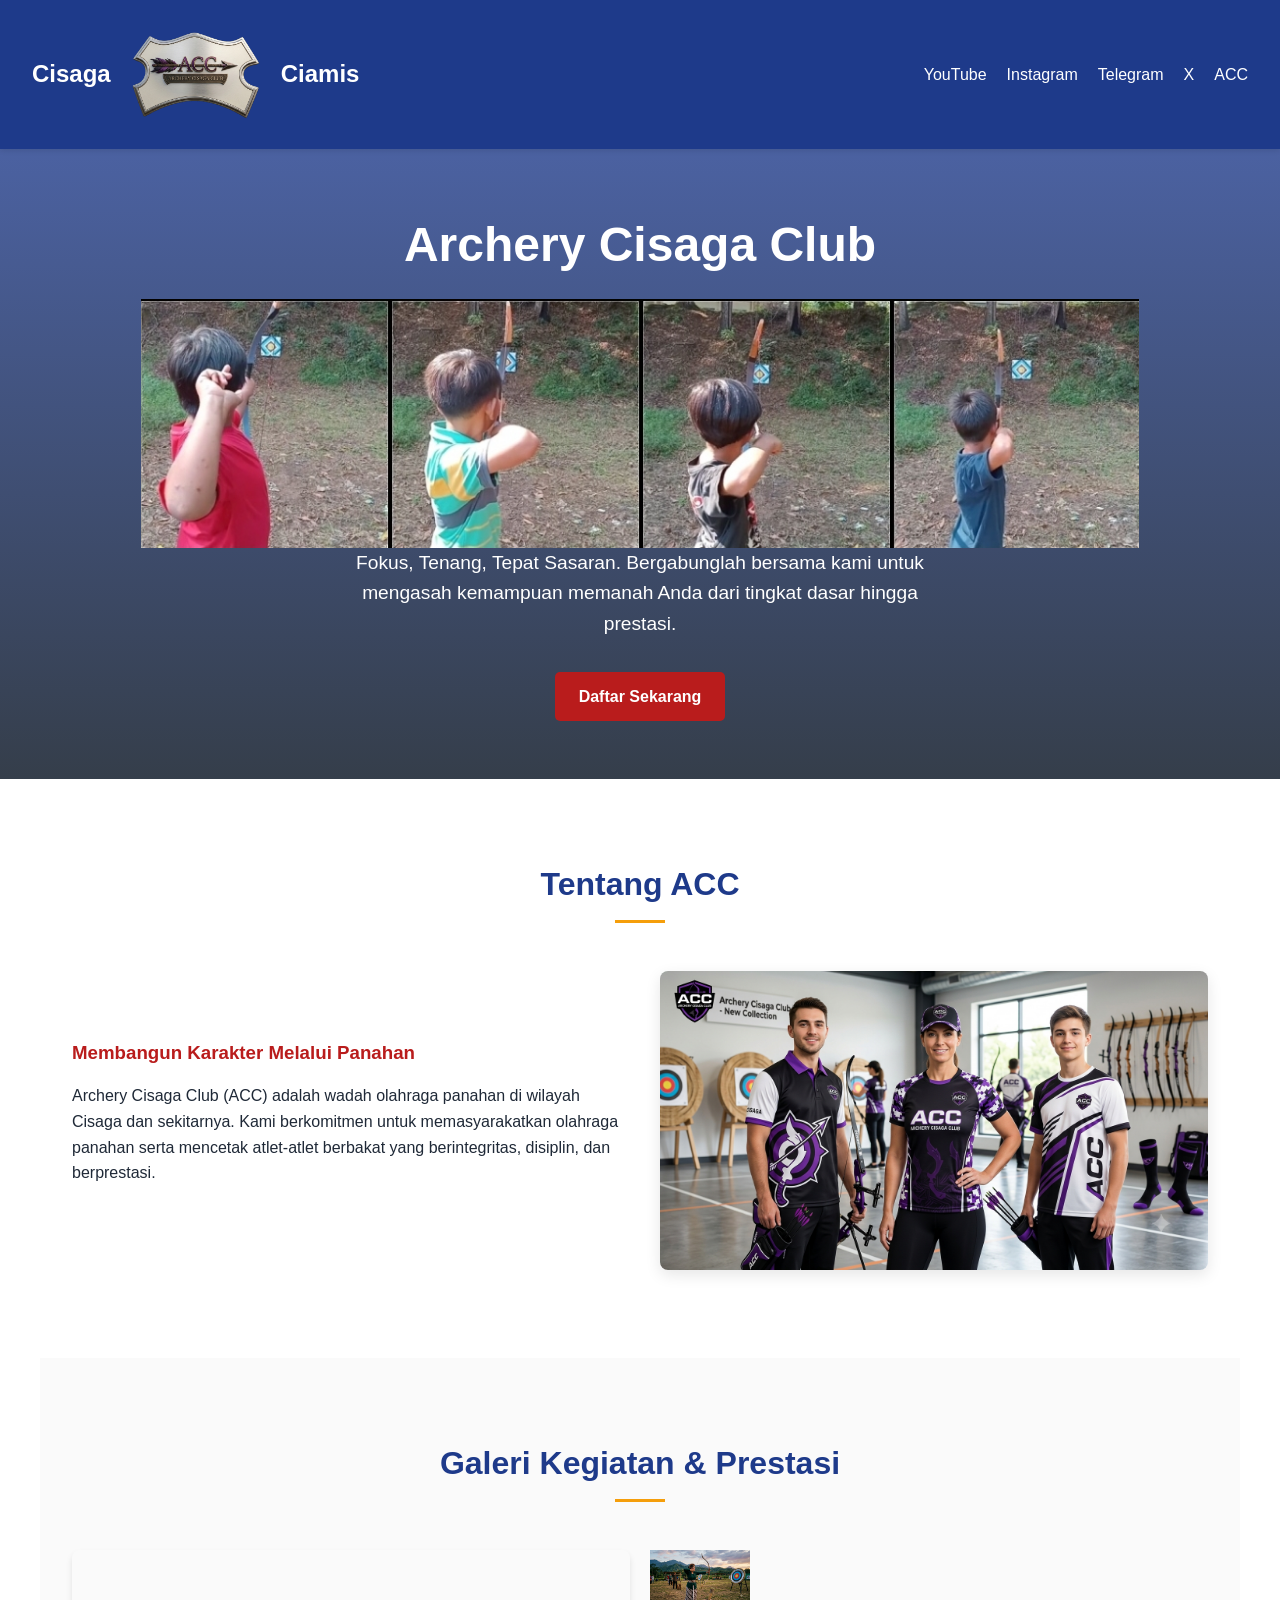
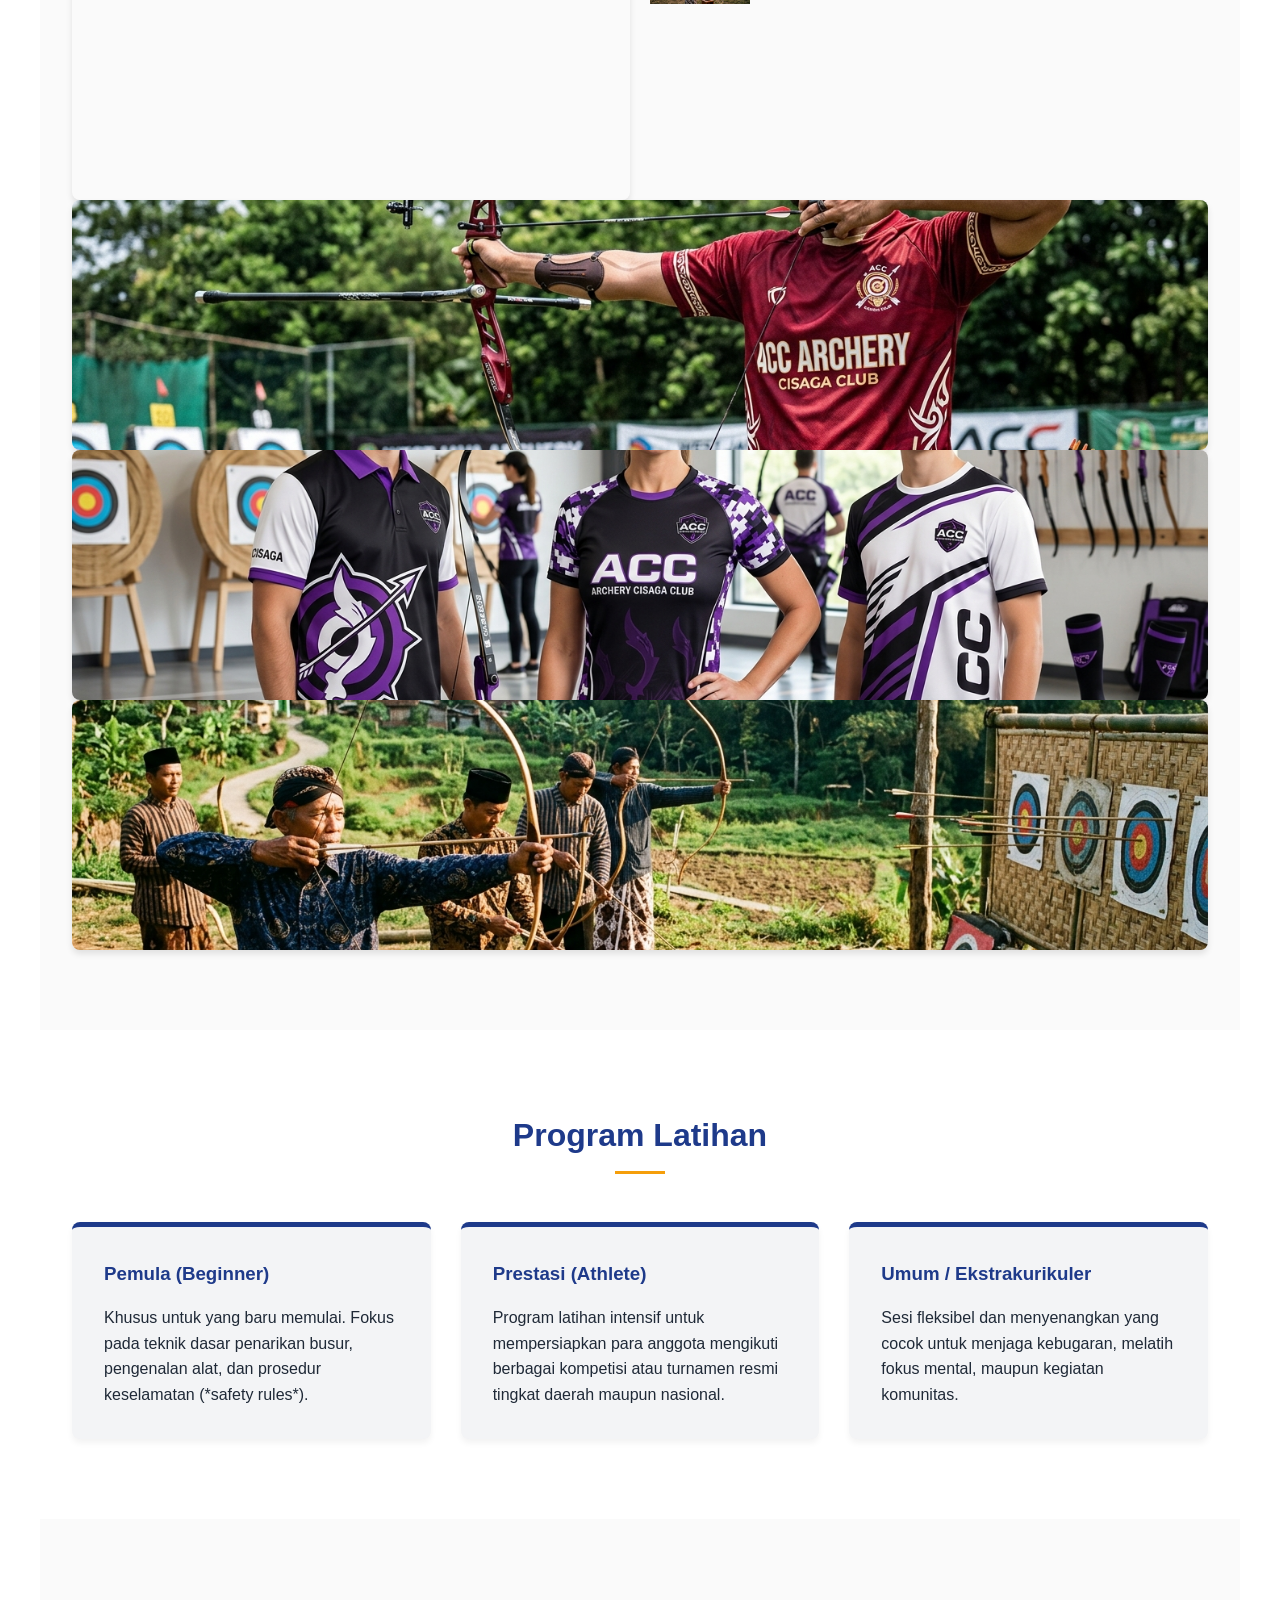
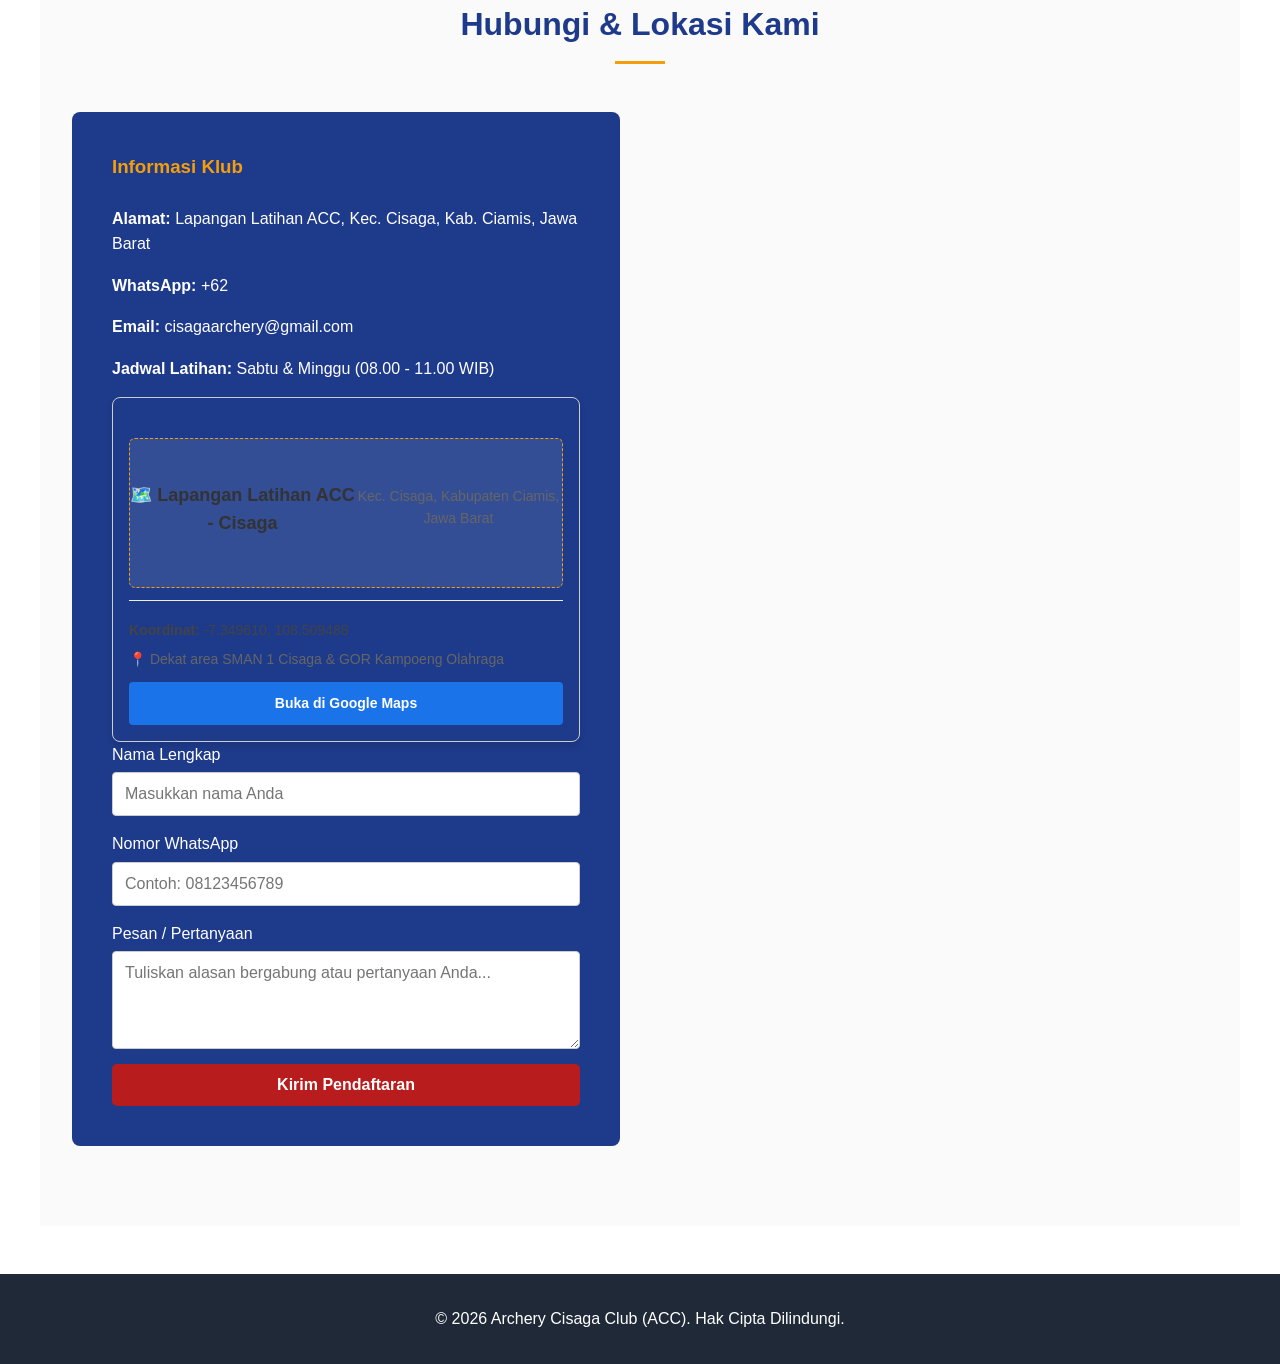
==== index.html @ 583e016e "Update Google Maps link in index.html" ====
<!DOCTYPE html>
<html lang="id">
<head>
<meta charset="UTF-8">
<meta name="viewport" content="width=device-width, initial-scale=1.0">
<title>Archery Cisaga Club (ACC)</title>
<!-- Menghubungkan ke file CSS eksternal -->
<link rel="stylesheet" href="style.css">
</head>
<body>
<!-- Navigasi -->
<header>
<div class="logo">
<span>Cisaga</span>    
<img src="Acc0001.jpg" alt="Logo ACC Cisaga" width="150">
<span>Ciamis</span>
</div>
<nav>
    <!-- Menu Media Sosial Resmi Archery Cisaga Club -->
        <ul class="social-links">
            <li><a href="https://youtube.com/@archerycisaga" target="_blank" rel="noopener noreferrer">YouTube</a></li>
            <li><a href="https://www.instagram.com/archerycisaga" target="_blank" rel="noopener noreferrer">Instagram</a></li>
            <li><a href="https://t.me/archerycisaga" target="_blank" rel="noopener noreferrer">Telegram</a></li>
            <li><a href="https://x.com/ArcheryCisaga" target="_blank" rel="noopener noreferrer">X</a></li>
            <li><a href=" target="_blank" rel="noopener noreferrer">ACC</a></li>
        </ul>
    </nav>
</header>

<!-- Halaman Utama (Hero) -->
<div id="home" class="hero fade-in">
<h1>Archery Cisaga Club</h1>
<img src="Acc00002.jpg" alt="Logo ACC Cisaga" width="80%">
<p>
Fokus, Tenang, Tepat Sasaran. Bergabunglah bersama kami untuk mengasah kemampuan memanah Anda dari tingkat dasar hingga prestasi.
</p>
<a href="#contact" class="btn pulse">Daftar Sekarang</a>
</div>

<!-- Tentang Kami -->
<section id="about" class="scroll-anim">
<h2 class="section-title">Tentang ACC</h2>
<div class="about-content">
<div class="about-text">
<h3>Membangun Karakter Melalui Panahan</h3>
<p>
Archery Cisaga Club (ACC) adalah wadah olahraga panahan di wilayah Cisaga dan sekitarnya. Kami berkomitmen untuk memasyarakatkan olahraga panahan serta mencetak atlet-atlet berbakat yang berintegritas, disiplin, dan berprestasi.
</p>
<br>
<p>
</p>
</div>
<div class="about-image">
<img src="Test2.jpg" width="100" alt="Latihan Panahan ACC">
</div>    
</div>
</section>

<!-- Galeri Foto Prestasi & Kegiatan -->
<section id="gallery" class="bg-alt scroll-anim">
<h2 class="section-title">Galeri Kegiatan & Prestasi</h2>
<div class="gallery-grid">    
<div class="gallery-item">
</div>
<img src="Test3.jpg" width="100" alt="Pemberian Medali">
</div> 
<div class="gallery-item">
<img src="Test5.jpg" width="100%" alt="Pemberian Medali">
<div class="gallery-overlay">
<p>Latihan Rutin Mingguan</p>
</div>
</div>
<div class="gallery-item">
<img src="Test2.jpg" width="100" alt="Pemberian Medali">" alt="Turnamen Panahan">
<div class="gallery-overlay">
<p>Kejuaraan Daerah Ciamis</p>
</div>
<img src="Test1.jpg" width="100" alt="Pemberian Medali">
</div>
<div class="gallery-item">
<img src="Test4.jpg" width="100%" alt="Pemberian Medali">
<div class="gallery-overlay">
<p>Podium Juara ACC</p>
</div>
</div>
</div>
</section>

<!-- Program Latihan -->
<section id="programs" class="scroll-anim">
<h2 class="section-title">Program Latihan</h2>
<div class="programs-grid">
<div class="program-card">
<h3>Pemula (Beginner)</h3>
<p>Khusus untuk yang baru memulai. Fokus pada teknik dasar penarikan busur, pengenalan alat, dan prosedur keselamatan (*safety rules*).</p>
</div>
<div class="program-card">
<h3>Prestasi (Athlete)</h3>
<p>Program latihan intensif untuk mempersiapkan para anggota mengikuti berbagai kompetisi atau turnamen resmi tingkat daerah maupun nasional.</p>
</div>
<div class="program-card">
<h3>Umum / Ekstrakurikuler</h3>
<p>Sesi fleksibel dan menyenangkan yang cocok untuk menjaga kebugaran, melatih fokus mental, maupun kegiatan komunitas.</p>
</div>
</div>
</section>

<!-- Kontak & Lokasi -->
<section id="contact" class="bg-alt scroll-anim">
<h2 class="section-title">Hubungi & Lokasi Kami</h2>
<div class="contact-container">
<div class="contact-info">
<h3>Informasi Klub</h3>
<p><strong>Alamat:</strong> Lapangan Latihan ACC, Kec. Cisaga, Kab. Ciamis, Jawa Barat</p>
<p><strong>WhatsApp:</strong> +62</p>
<p><strong>Email:</strong> cisagaarchery@gmail.com</p>
<p><strong>Jadwal Latihan:</strong> Sabtu & Minggu (08.00 - 11.00 WIB)</p>
<!-- Container Peta Utama -->
<div class="map-container" style="font-family: sans-serif; border: 1px solid #ccc; border-radius: 8px; padding: 16px; max-width: 500px; box-shadow: 0 4px 6px rgba(0,0,0,0.1);">
    <div class="map-placeholder" style="text-align: center; margin-bottom: 12px;">
        <p style="font-size: 18px; font-weight: bold; color: #333; margin: 0 0 8px 0;">
            🗺️ Lapangan Latihan ACC - Cisaga
        </p>
        <span style="font-size: 14px; color: #666; display: block; margin-bottom: 12px;">
            Kec. Cisaga, Kabupaten Ciamis, Jawa Barat
        </span>
    </div>
    
    <!-- Informasi Detail & Link Navigasi -->
    <div class="map-details" style="border-top: 1px solid #eee; padding-top: 12px; font-size: 14px; color: #444;">
        <p style="margin: 6px 0;"><strong>Koordinat:</strong> -7.349610, 108.509488</p>
        <p style="margin: 6px 0; color: #666;">📍 Dekat area SMAN 1 Cisaga & GOR Kampoeng Olahraga</p>
        
        <!-- Tombol Aksi Navigasi -->
        <a href="https://www.google.com" 
           target="_blank" 
           style="display: block; text-align: center; background-color: #1a73e8; color: white; text-decoration: none; padding: 10px; margin-top: 12px; border-radius: 4px; font-weight: bold;">
           Buka di Google Maps
        </a>
    </div>
</div>


<form class="contact-form" onsubmit="event.preventDefault(); alert('Terima kasih! Pesan pendaftaran Anda telah diterima. Pengurus ACC akan segera menghubungi Anda.');">
<div class="form-group">
<label for="name">Nama Lengkap</label>
<input type="text" id="name" required placeholder="Masukkan nama Anda">
</div>
<div class="form-group">
<label for="phone">Nomor WhatsApp</label>
<input type="tel" id="phone" required placeholder="Contoh: 08123456789">
</div>
<div class="form-group">
<label for="message">Pesan / Pertanyaan</label>
<textarea id="message" rows="4" required placeholder="Tuliskan alasan bergabung atau pertanyaan Anda..."></textarea>
</div>
<button type="submit" class="btn btn-submit">Kirim Pendaftaran</button>
</form>
</div>
</div>
</section>

<!-- Footer -->
<footer>
<p>&copy; 2026 Archery Cisaga Club (ACC). Hak Cipta Dilindungi.</p>
</footer>

</body>
</html>
---- style.css ----
/* Pengaturan Dasar & Skema Warna ACC */
:root {
--primary: #1e3a8a;
--secondary: #b91c1c;
--dark: #1f2937;
--light: #f3f4f6;
--accent: #f59e0b;
}

* {
margin: 0;
padding: 0;
box-sizing: border-box;
font-family: 'Segoe UI', Tahoma, Geneva, Verdana, sans-serif;
}

body {
color: var(--dark);
background-color: #ffffff;
line-height: 1.6;
scroll-behavior: smooth;
overflow-x: hidden;
}

/* Navigasi / Header */
header {
background-color: var(--primary);
color: white;
padding: 1rem 2rem;
position: sticky;
top: 0;
z-index: 100;
display: flex;
justify-content: space-between;
align-items: center;
box-shadow: 0 2px 5px rgba(0,0,0,0.1);
}

.logo {
font-size: 1.5rem;
font-weight: bold;
display: flex;
align-items: center;
gap: 10px;
}

nav ul {
display: flex;
list-style: none;
gap: 20px;
}

nav a {
color: white;
text-decoration: none;
font-weight: 500;
transition: color 0.3s;
}

nav a:hover {
color: var(--accent);
}

/* Bagian Utama (Hero Section) */
.hero {
background: linear-gradient(rgba(30, 58, 138, 0.8), rgba(31, 41, 55, 0.9)), url('https://unsplash.com') no-repeat center center/cover;
color: white;
height: 70vh;
display: flex;
flex-direction: column;
justify-content: center;
align-items: center;
text-align: center;
padding: 0 1rem;
}

.hero h1 {
font-size: 3rem;
margin-bottom: 1rem;
}

.hero p {
font-size: 1.2rem;
max-width: 600px;
margin-bottom: 2rem;
}

/* Tombol & Efek Animasi */
.btn {
display: inline-block;
background-color: var(--secondary);
color: white;
padding: 0.75rem 1.5rem;
text-decoration: none;
border-radius: 5px;
font-weight: bold;
transition: background 0.3s, transform 0.2s;
}

.btn:hover {
background-color: #991b1b;
transform: scale(1.05);
}

.btn-submit {
border: none;
cursor: pointer;
font-size: 1rem;
}

/* Animasi Muncul Halus */
.fade-in {
animation: fadeIn 1.5s ease-out;
}

@keyframes fadeIn {
from { opacity: 0; transform: translateY(20px); }
to { opacity: 1; transform: translateY(0); }
}

.pulse {
animation: pulseEffect 2s infinite;
}

@keyframes pulseEffect {
0% { box-shadow: 0 0 0 0 rgba(185, 28, 28, 0.7); }
70% { box-shadow: 0 0 0 10px rgba(185, 28, 28, 0); }
100% { box-shadow: 0 0 0 0 rgba(185, 28, 28, 0); }
}

/* Efek Transisi Hover Konten */
.scroll-anim {
transition: all 0.8s ease-out;
}

/* Konten Umum */
section {
padding: 5rem 2rem;
max-width: 1200px;
margin: 0 auto;
}

.bg-alt {
background-color: #fafafa;
}

.section-title {
text-align: center;
font-size: 2rem;
margin-bottom: 3rem;
position: relative;
color: var(--primary);
}

.section-title::after {
content: '';
display: block;
width: 50px;
height: 3px;
background-color: var(--accent);
margin: 10px auto 0;
}

/* Tentang Kami */
.about-content {
display: grid;
grid-template-columns: 1fr 1fr;
gap: 40px;
align-items: center;
}

.about-text h3 {
margin-bottom: 1rem;
color: var(--secondary);
}

.about-image img {
width: 100%;
height: auto;
border-radius: 8px;
box-shadow: 0 5px 15px rgba(0,0,0,0.1);
transition: transform 0.3s;
}

.about-image img:hover {
transform: translateY(-5px);
}

/* Galeri Grid Baru */
.gallery-grid {
display: grid;
grid-template-columns: repeat(auto-fit, minmax(280px, 1fr));
gap: 20px;
}

.gallery-item {
position: relative;
overflow: hidden;
border-radius: 8px;
box-shadow: 0 4px 6px rgba(0,0,0,0.1);
height: 250px;
}

.gallery-item img {
width: 100%;
height: 100%;
object-fit: cover;
transition: transform 0.5s ease;
}

.gallery-overlay {
position: absolute;
bottom: -100%;
left: 0;
width: 100%;
background: rgba(30, 58, 138, 0.9);
color: white;
padding: 1rem;
text-align: center;
transition: bottom 0.4s ease;
}

.gallery-item:hover img {
transform: scale(1.1);
}

.gallery-item:hover .gallery-overlay {
bottom: 0;
}

/* Program Latihan */
.programs-grid {
display: grid;
grid-template-columns: repeat(auto-fit, minmax(280px, 1fr));
gap: 30px;
}

.program-card {
background-color: var(--light);
padding: 2rem;
border-radius: 8px;
border-top: 5px solid var(--primary);
box-shadow: 0 4px 6px rgba(0,0,0,0.05);
transition: transform 0.3s;
}

.program-card:hover {
transform: translateY(-5px);
}

.program-card h3 {
margin-bottom: 1rem;
color: var(--primary);
}

/* Kontak, Formulir & Peta */
.contact-container {
display: grid;
grid-template-columns: 1fr 1fr;
gap: 40px;
}

.contact-info {
background-color: var(--primary);
color: white;
padding: 2.5rem;
border-radius: 8px;
}

.contact-info h3 {
margin-bottom: 1.5rem;
color: var(--accent);
}

.contact-info p {
margin-bottom: 1rem;
}

.map-placeholder {
margin-top: 1.5rem;
background-color: rgba(255, 255, 255, 0.1);
height: 150px;
border-radius: 6px;
border: 1px dashed var(--accent);
display: flex;
align-items: center;
justify-content: center;
}

.contact-form {
display: flex;
flex-direction: column;
gap: 15px;
}

.form-group {
display: flex;
flex-direction: column;
}

.form-group label {
margin-bottom: 5px;
font-weight: 500;
}

.form-group input, .form-group textarea {
padding: 0.75rem;
border: 1px solid #ccc;
border-radius: 4px;
font-size: 1rem;
}

/* Footer */
footer {
background-color: var(--dark);
color: white;
text-align: center;
padding: 2rem;
margin-top: 3rem;
}

/* Optimasi Responsif Ponsel */
@media (max-width: 768px) {
header {
flex-direction: column;
gap: 15px;
}
.about-content, .contact-container {
grid-template-columns: 1fr;
}
.hero h1 {
font-size: 2rem;
}
}
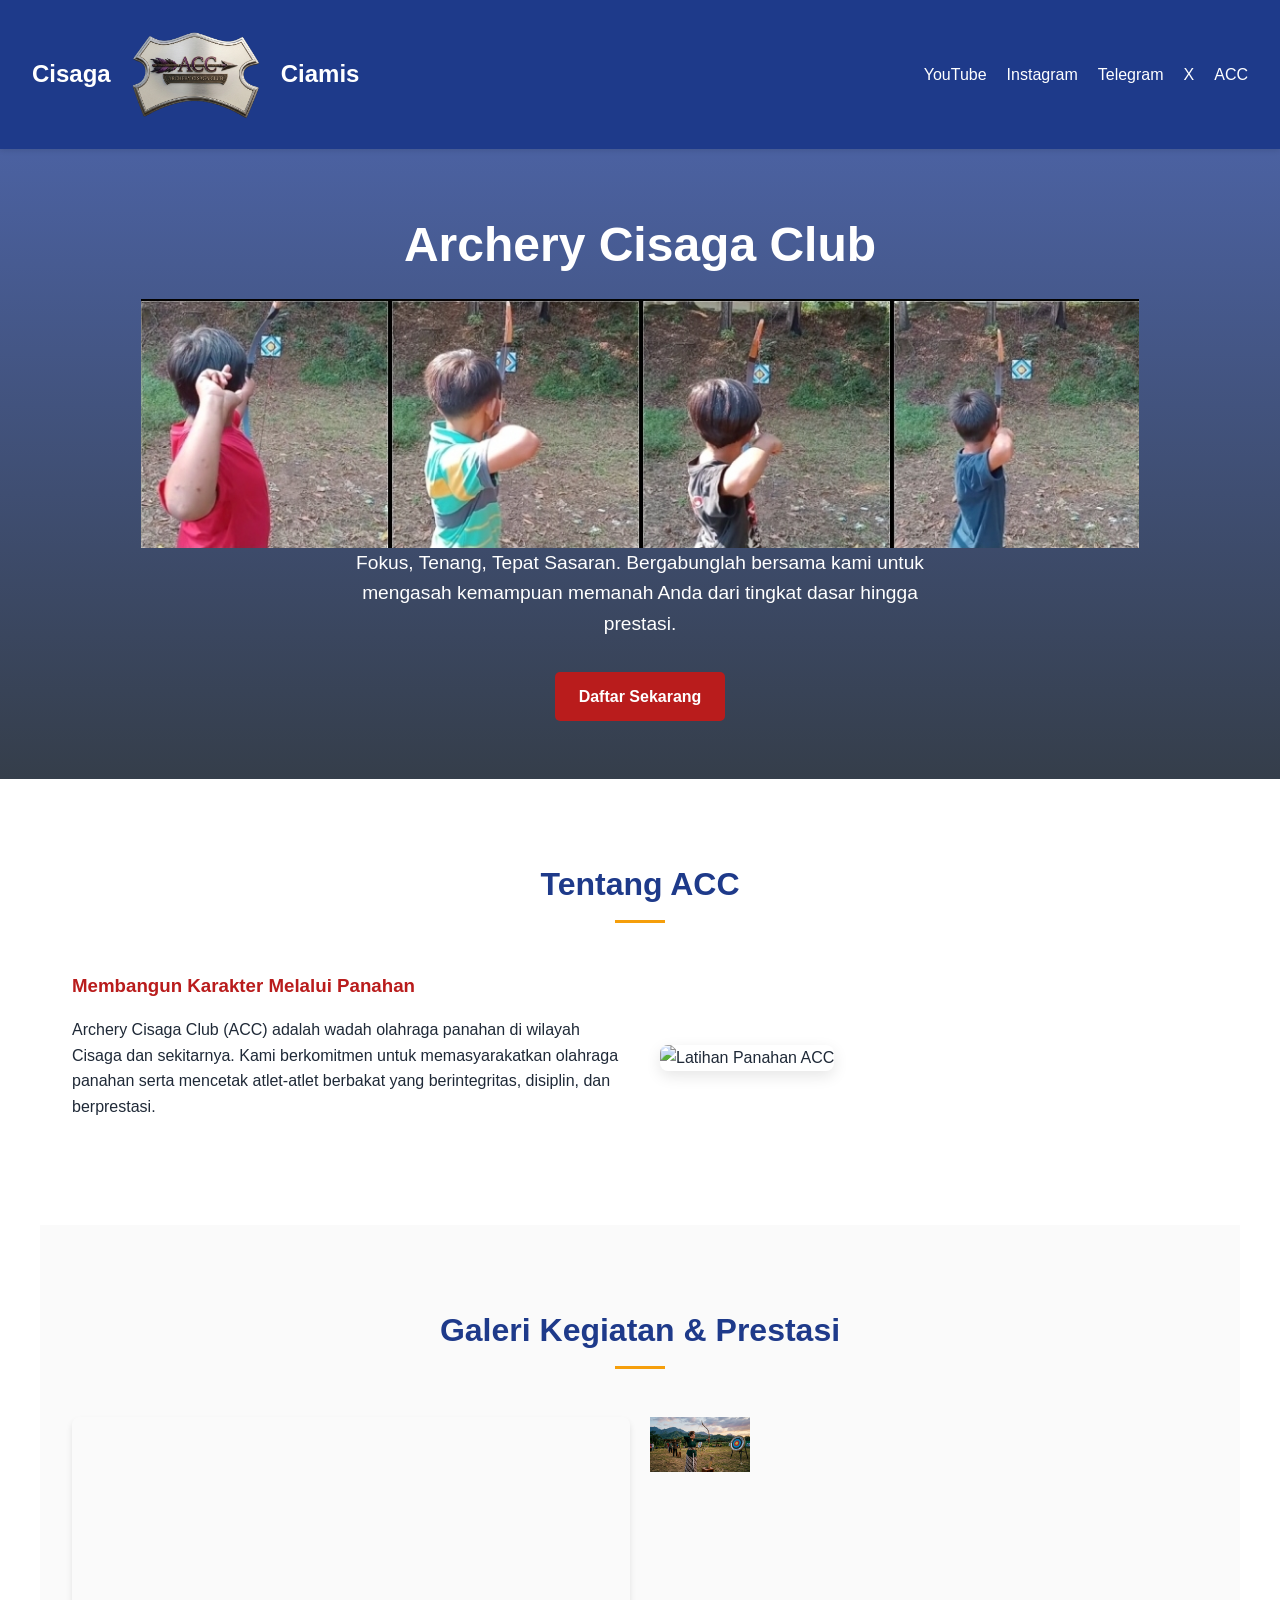
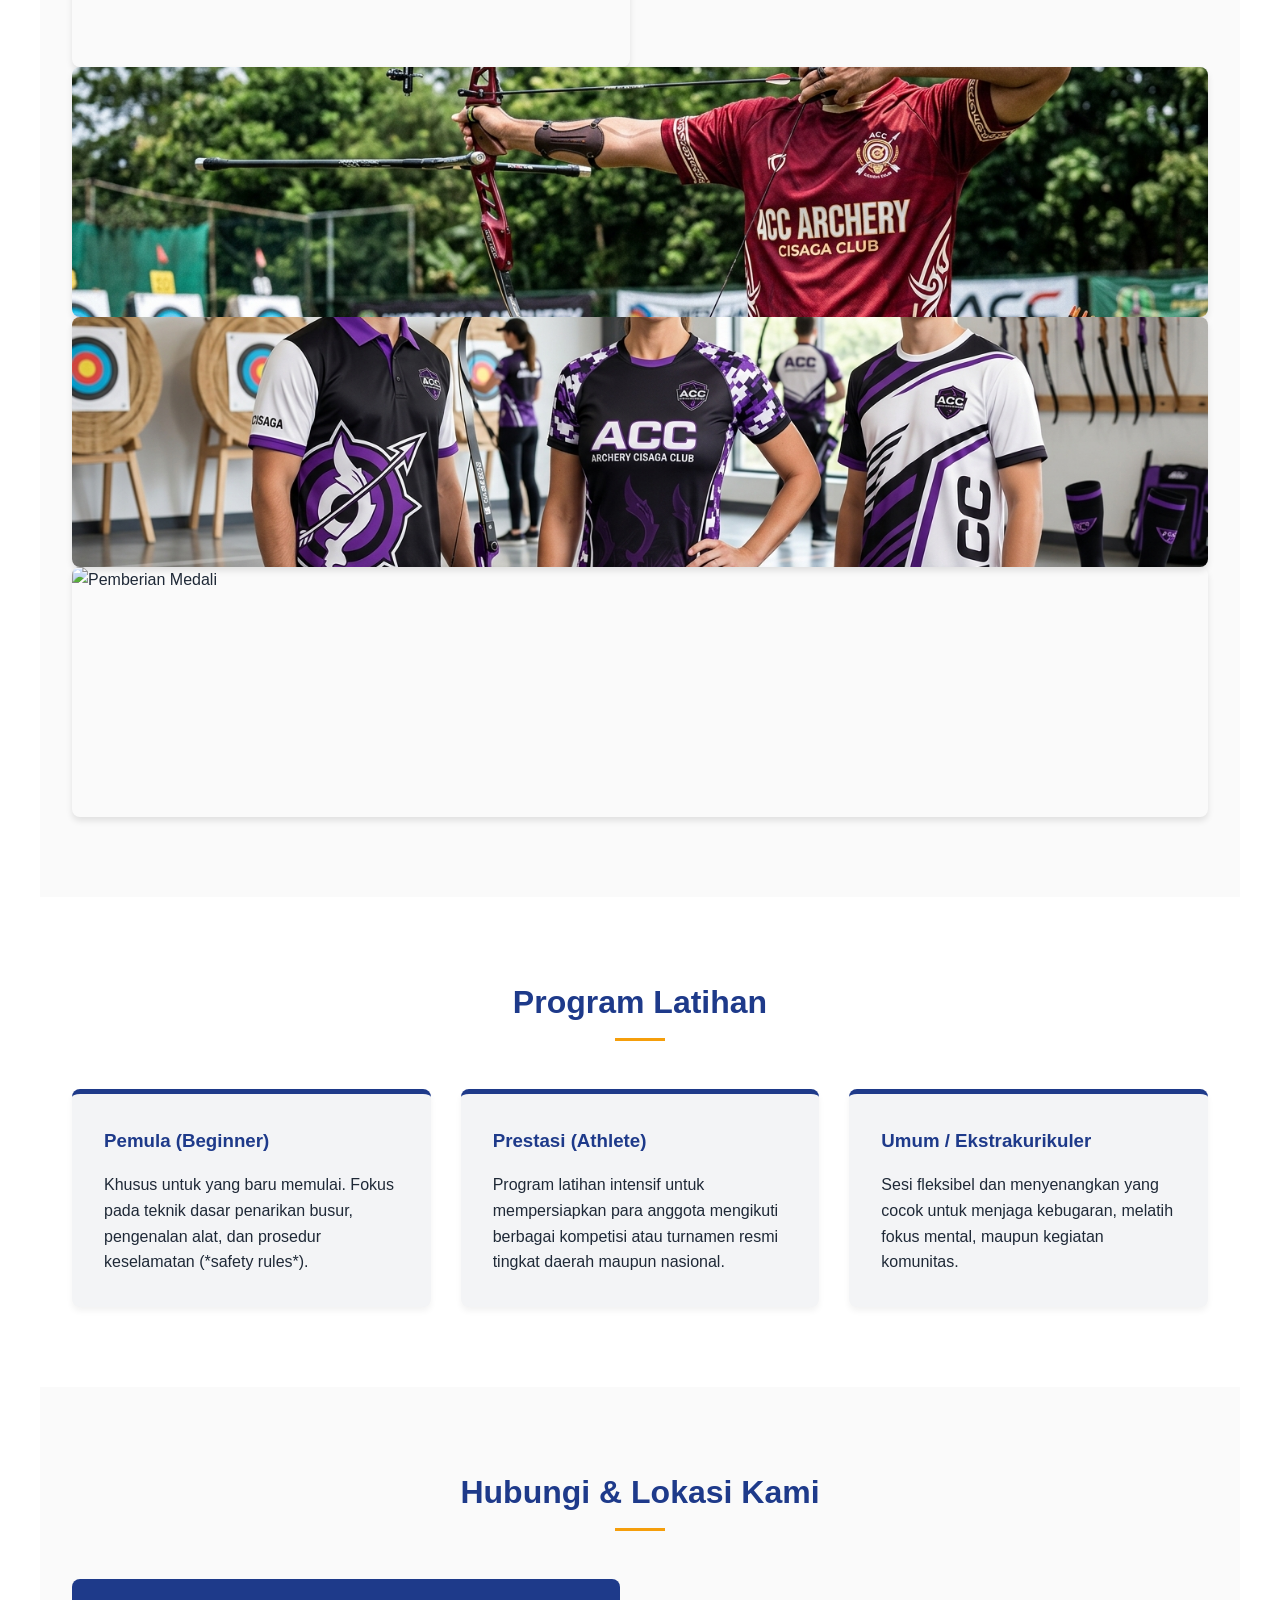
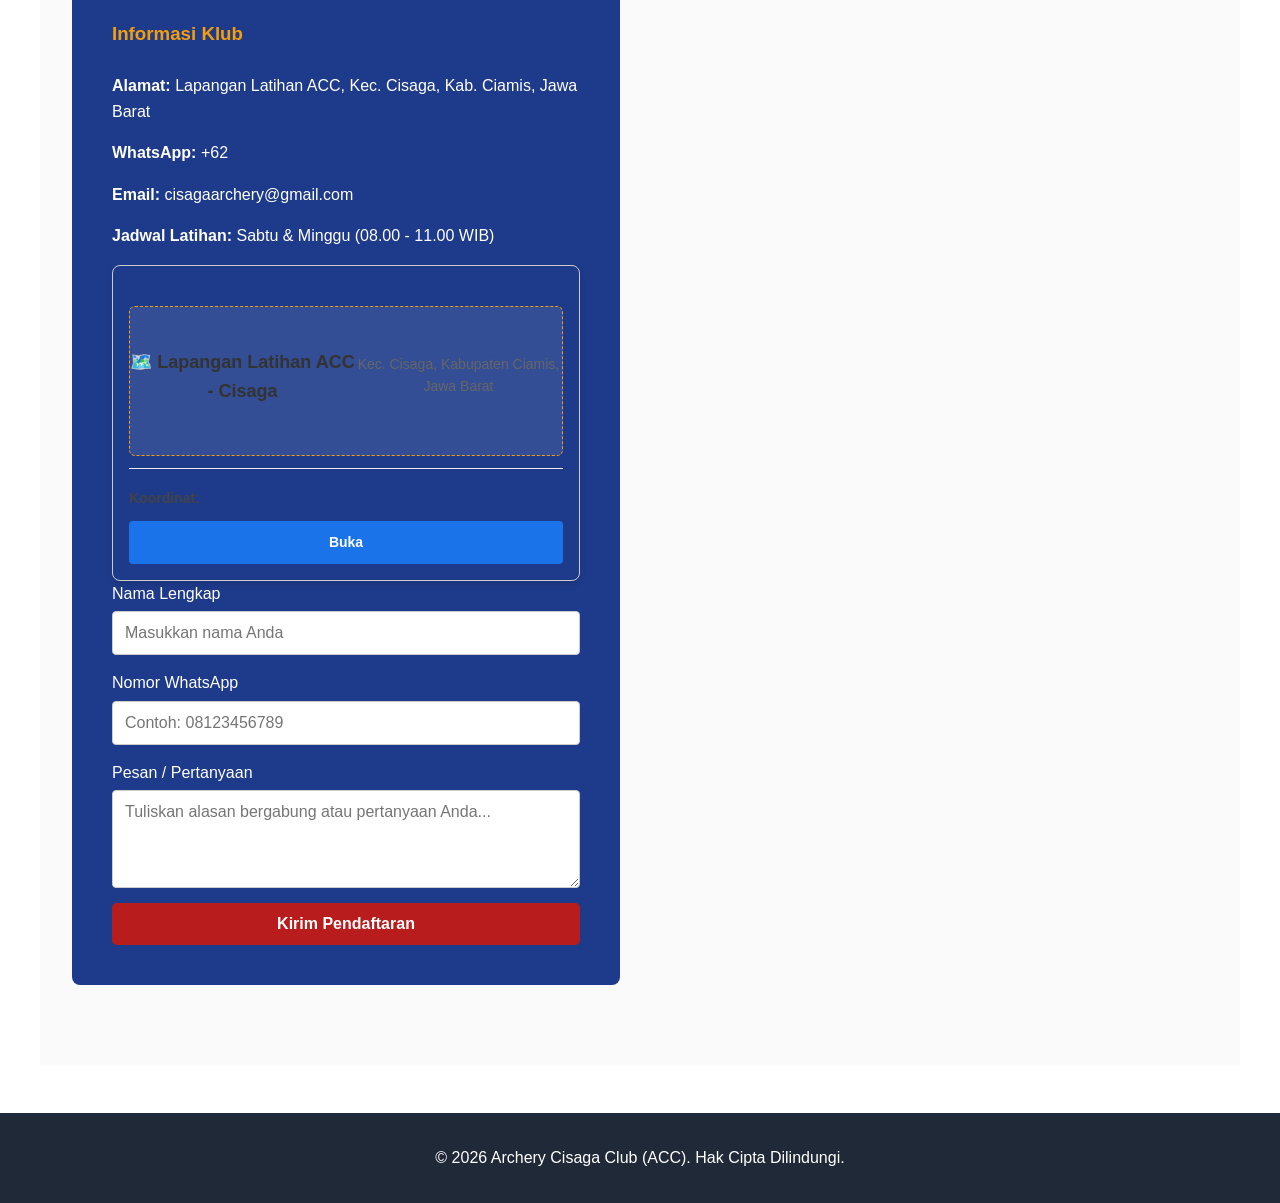
==== commit 8d0b31bd: "Update index.html" ====
--- a/index.html
+++ b/index.html
@@ -22,7 +22,7 @@
             <li><a href="https://www.instagram.com/archerycisaga" target="_blank" rel="noopener noreferrer">Instagram</a></li>
             <li><a href="https://t.me/archerycisaga" target="_blank" rel="noopener noreferrer">Telegram</a></li>
             <li><a href="https://x.com/ArcheryCisaga" target="_blank" rel="noopener noreferrer">X</a></li>
-            <li><a href=" target="_blank" rel="noopener noreferrer">ACC</a></li>
+            <li><a href= " target="_blank" rel="noopener noreferrer">ACC</a></li>
         </ul>
     </nav>
 </header>
@@ -51,7 +51,7 @@
 </p>
 </div>
 <div class="about-image">
-<img src="Test2.jpg" width="100" alt="Latihan Panahan ACC">
+<img src=".jpg" width="100" alt="Latihan Panahan ACC">
 </div>    
 </div>
 </section>
@@ -75,10 +75,10 @@
 <div class="gallery-overlay">
 <p>Kejuaraan Daerah Ciamis</p>
 </div>
-<img src="Test1.jpg" width="100" alt="Pemberian Medali">
+<img src=".jpg" width="100" alt="Pemberian Medali">
 </div>
 <div class="gallery-item">
-<img src="Test4.jpg" width="100%" alt="Pemberian Medali">
+<img src=".jpg" width="100%" alt="Pemberian Medali">
 <div class="gallery-overlay">
 <p>Podium Juara ACC</p>
 </div>
@@ -128,14 +128,14 @@
     
     <!-- Informasi Detail & Link Navigasi -->
     <div class="map-details" style="border-top: 1px solid #eee; padding-top: 12px; font-size: 14px; color: #444;">
-        <p style="margin: 6px 0;"><strong>Koordinat:</strong> -7.349610, 108.509488</p>
-        <p style="margin: 6px 0; color: #666;">📍 Dekat area SMAN 1 Cisaga & GOR Kampoeng Olahraga</p>
+        <p style="margin: 6px 0;"><strong>Koordinat:</strong></p>
+        <p style="margin: 6px 0; color: #666;"></p>
         
         <!-- Tombol Aksi Navigasi -->
-        <a href="https://www.google.com" 
+        <a href="https://" 
            target="_blank" 
            style="display: block; text-align: center; background-color: #1a73e8; color: white; text-decoration: none; padding: 10px; margin-top: 12px; border-radius: 4px; font-weight: bold;">
-           Buka di Google Maps
+           Buka
         </a>
     </div>
 </div>
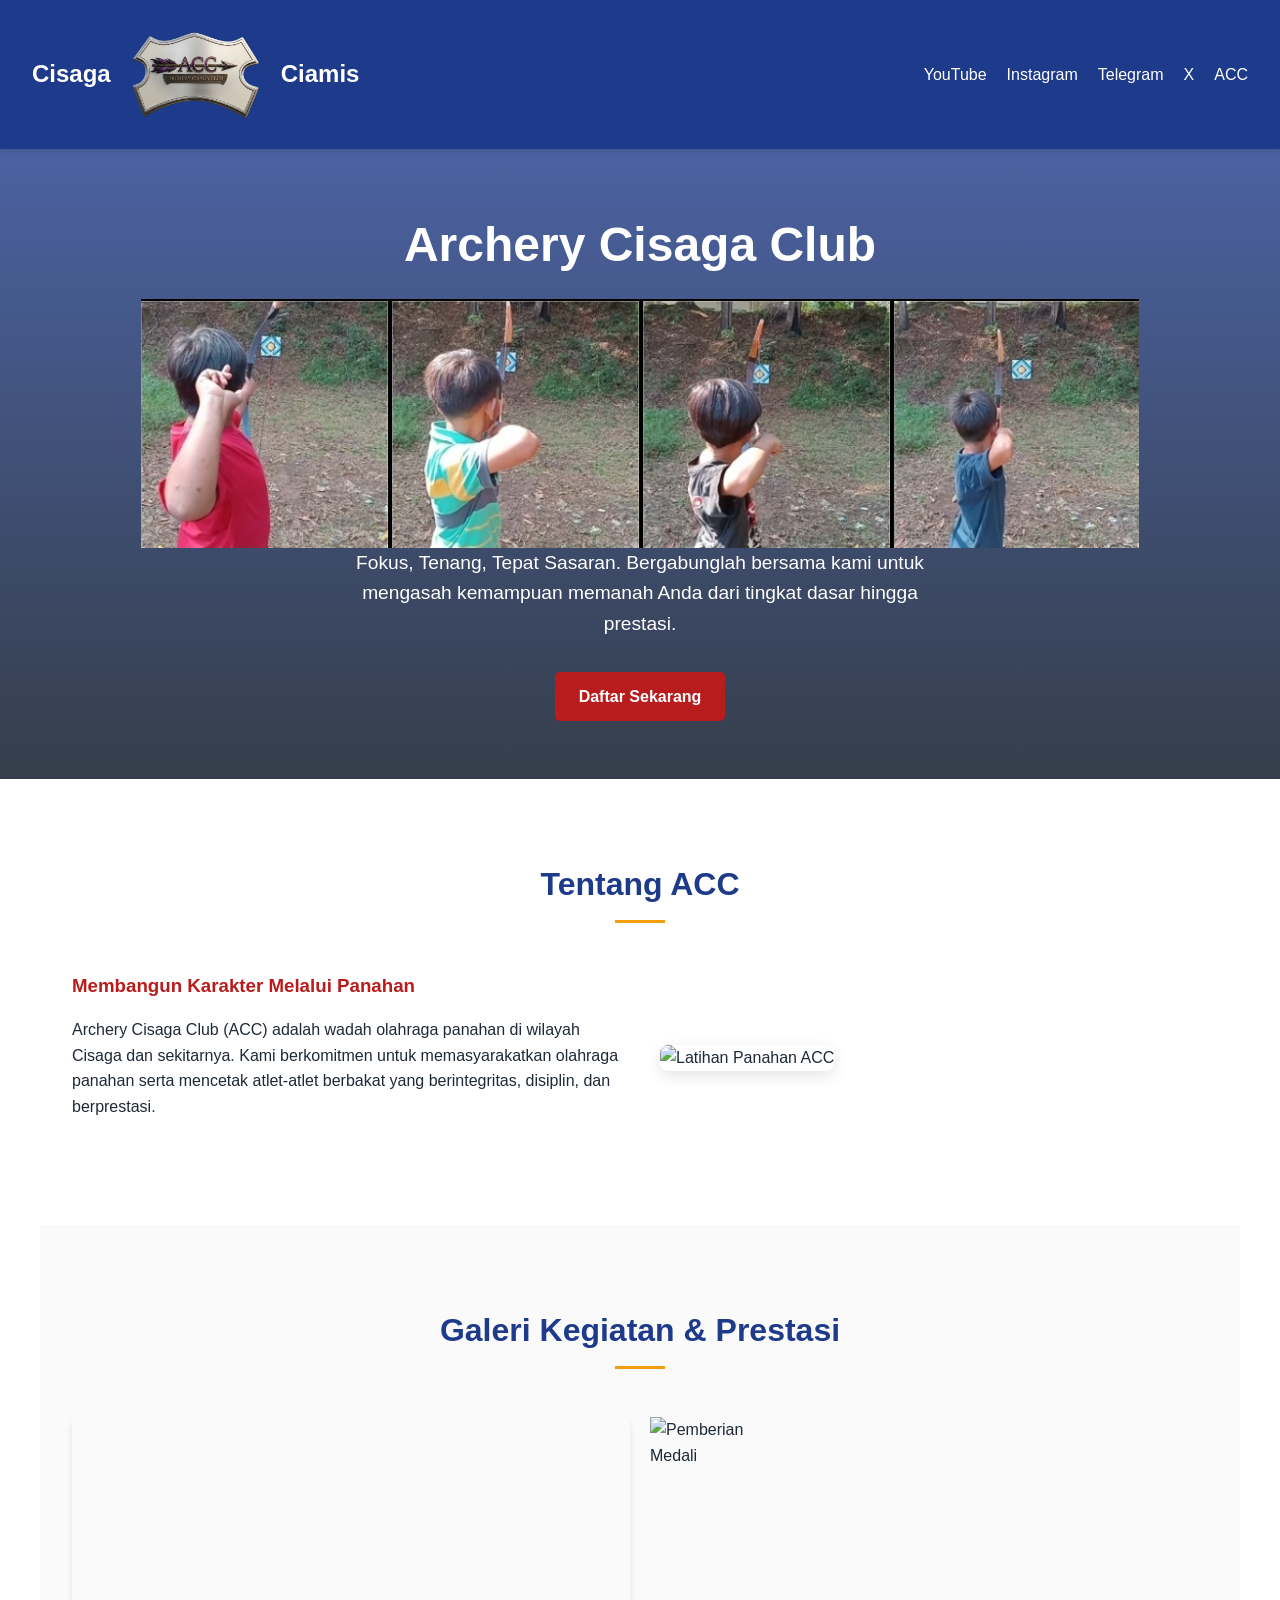
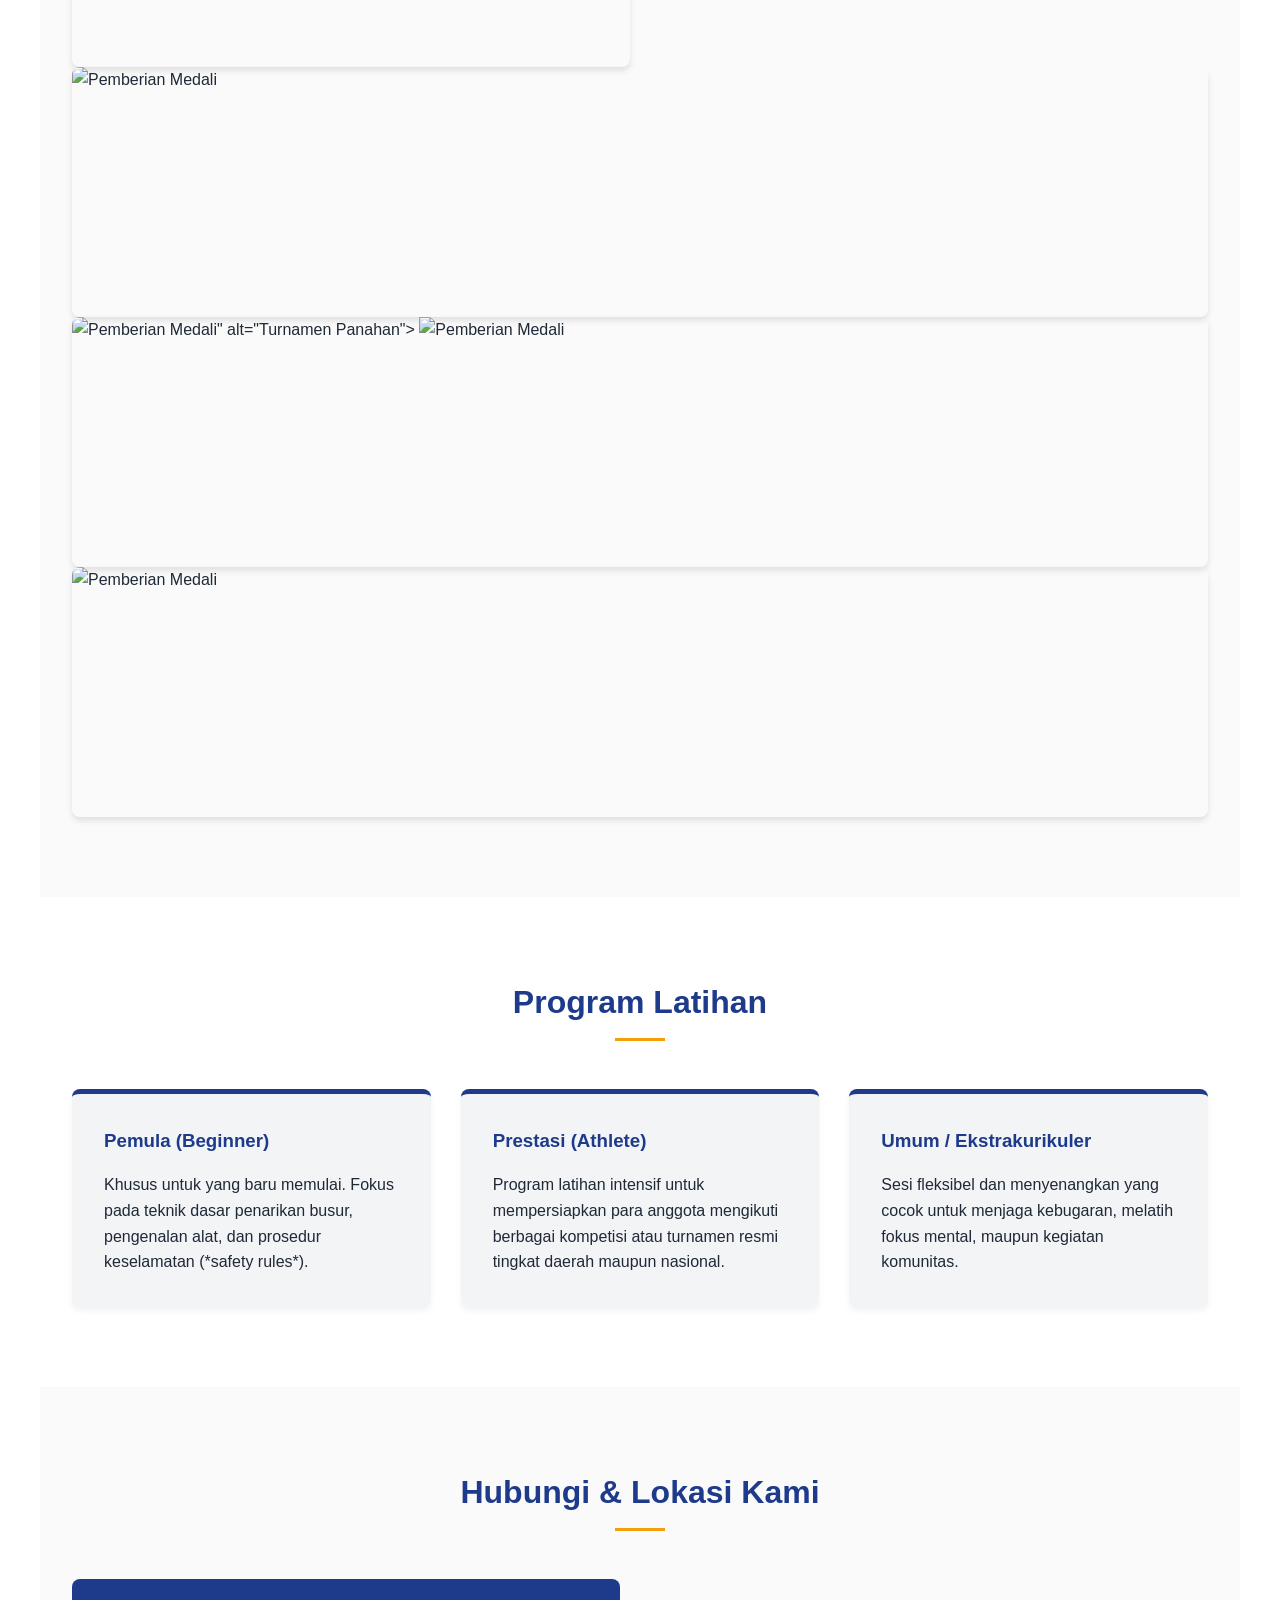
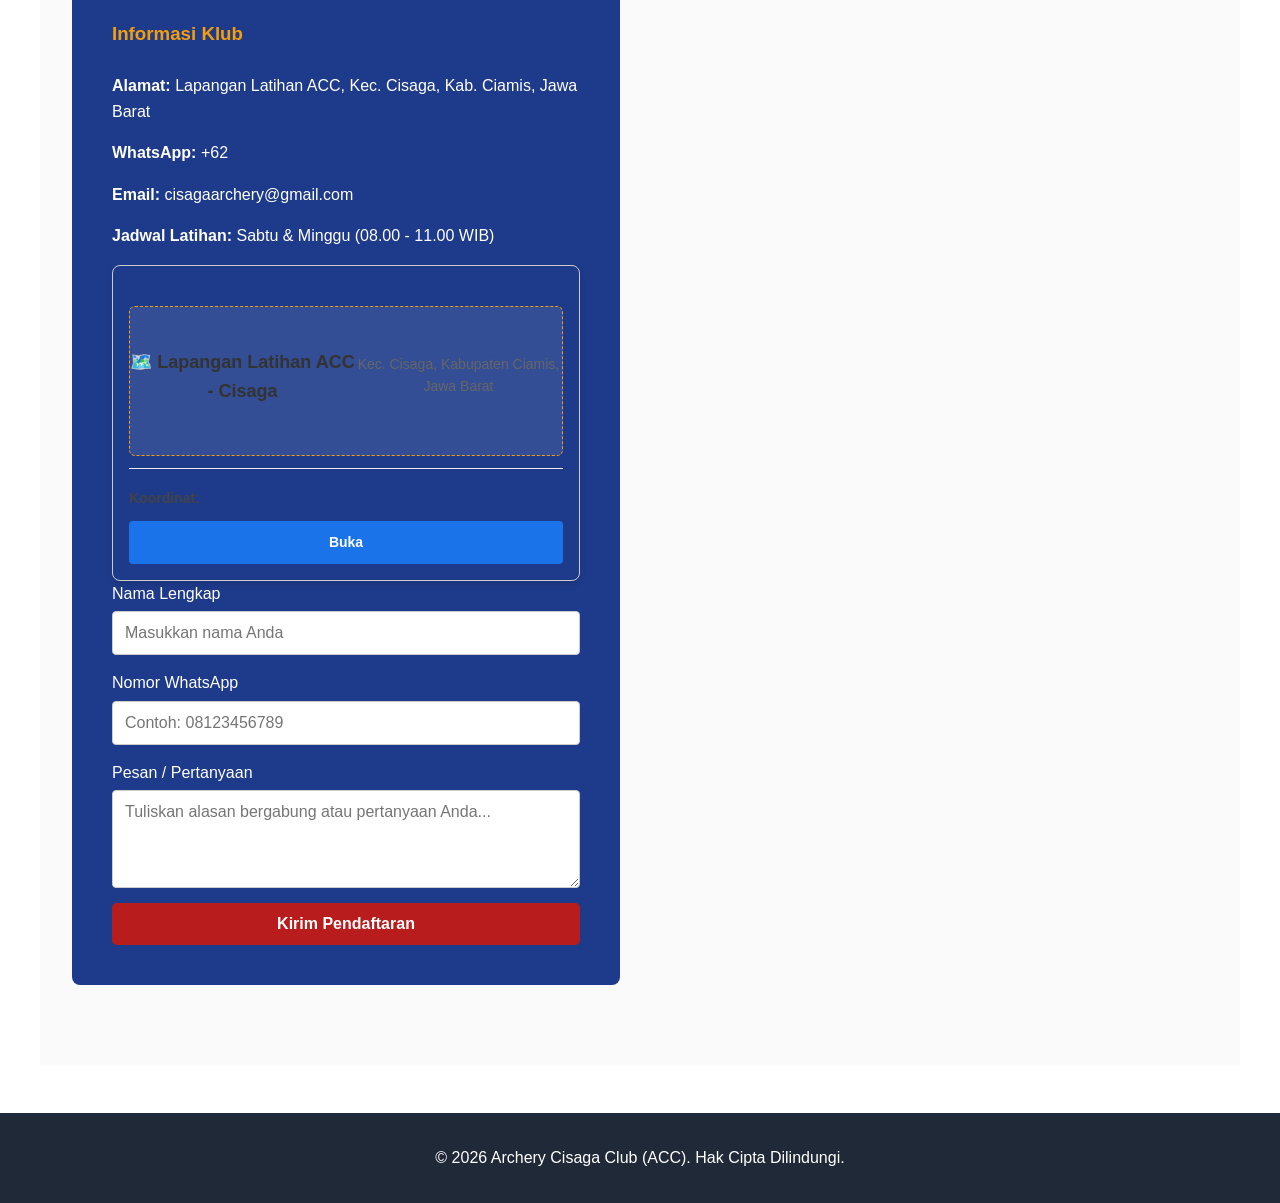
==== commit f45f27e2: "Update index.html" ====
--- a/index.html
+++ b/index.html
@@ -62,16 +62,16 @@
 <div class="gallery-grid">    
 <div class="gallery-item">
 </div>
-<img src="Test3.jpg" width="100" alt="Pemberian Medali">
+<img src=".jpg" width="100" alt="Pemberian Medali">
 </div> 
 <div class="gallery-item">
-<img src="Test5.jpg" width="100%" alt="Pemberian Medali">
+<img src=".jpg" width="100%" alt="Pemberian Medali">
 <div class="gallery-overlay">
 <p>Latihan Rutin Mingguan</p>
 </div>
 </div>
 <div class="gallery-item">
-<img src="Test2.jpg" width="100" alt="Pemberian Medali">" alt="Turnamen Panahan">
+<img src=".jpg" width="100" alt="Pemberian Medali">" alt="Turnamen Panahan">
 <div class="gallery-overlay">
 <p>Kejuaraan Daerah Ciamis</p>
 </div>
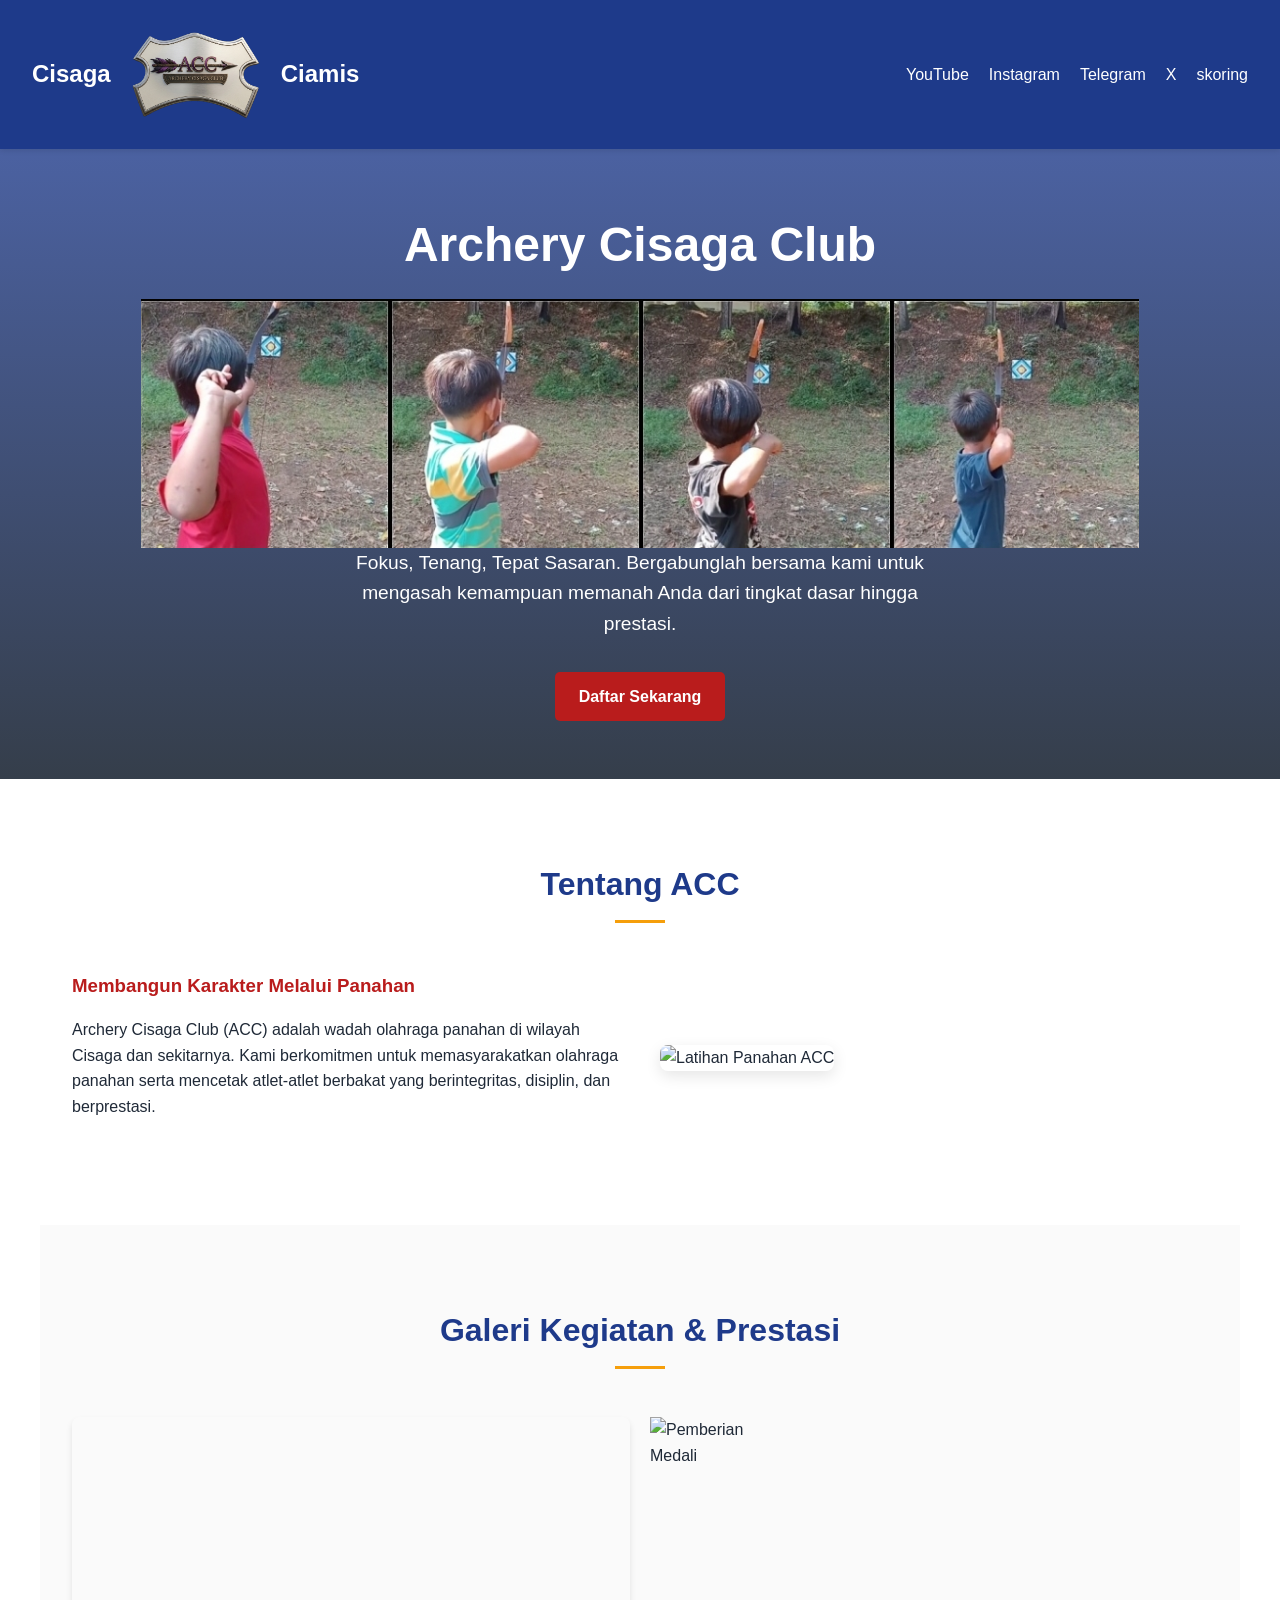
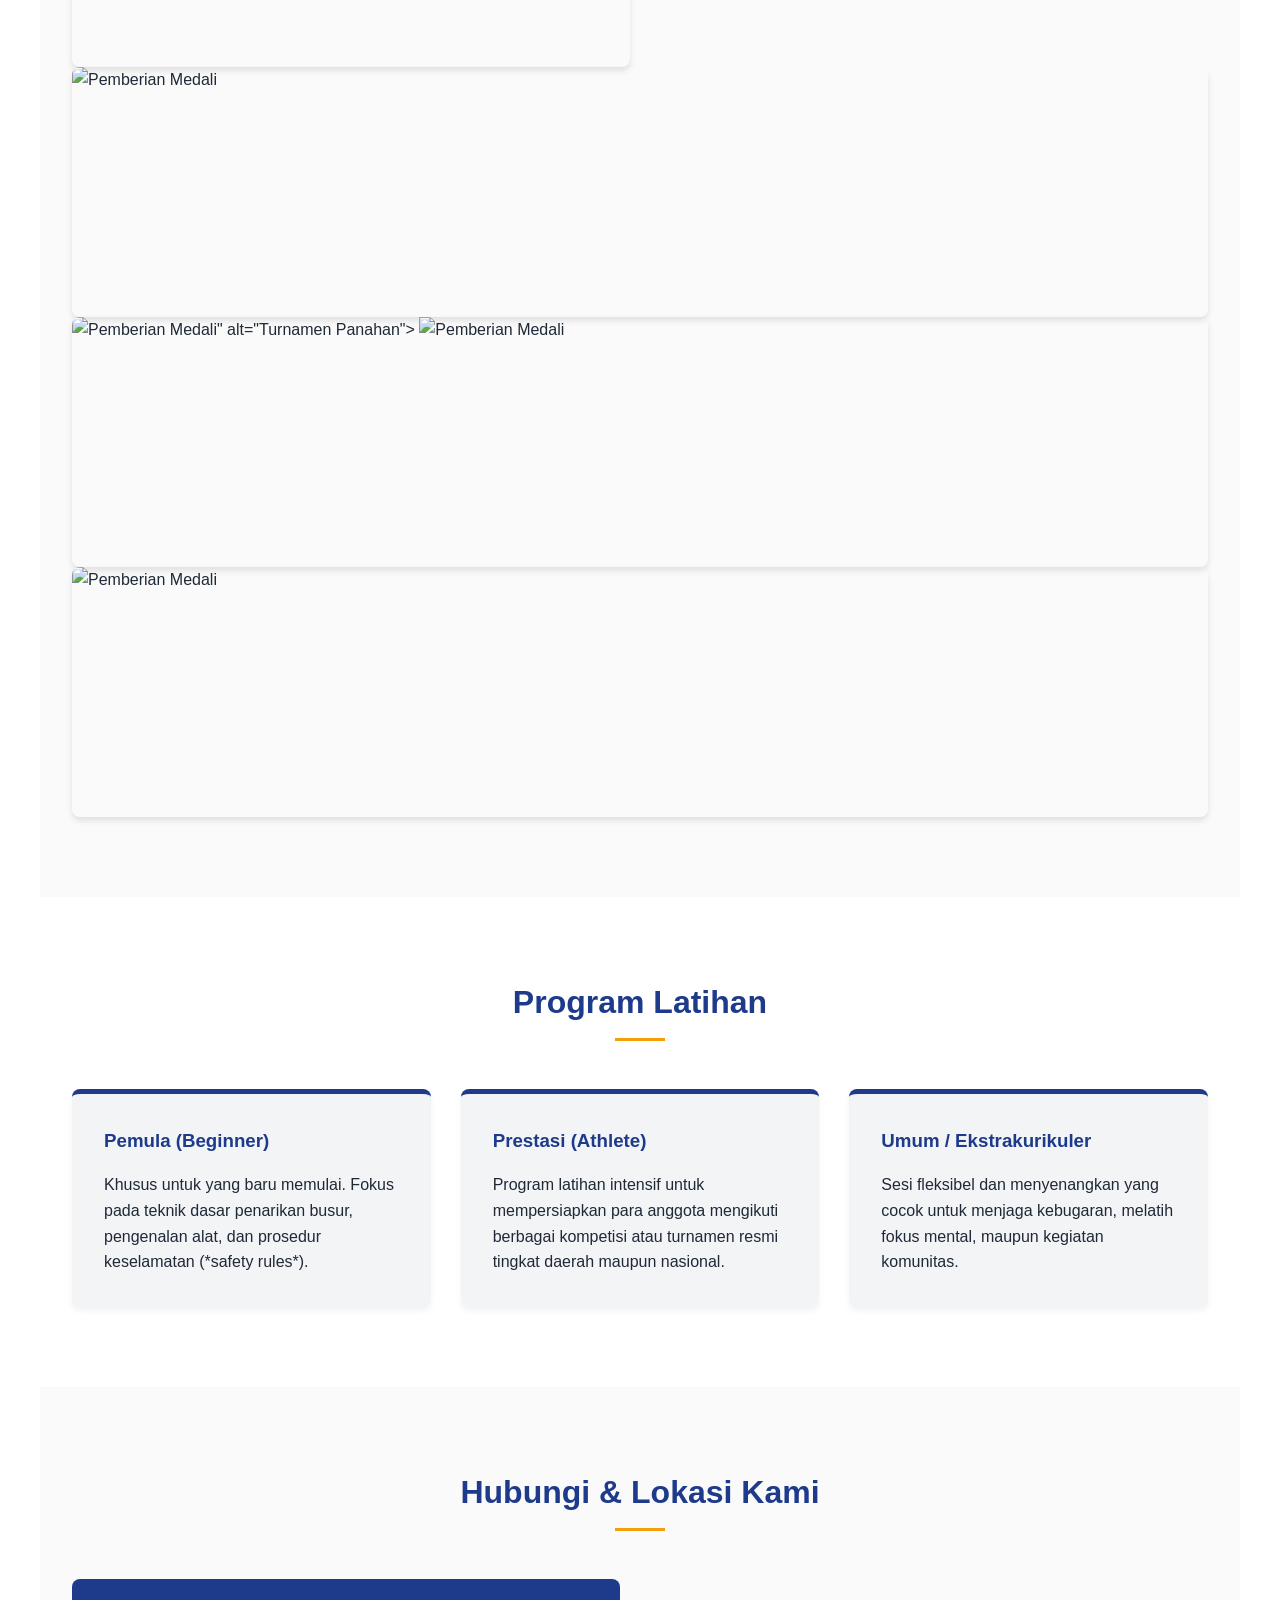
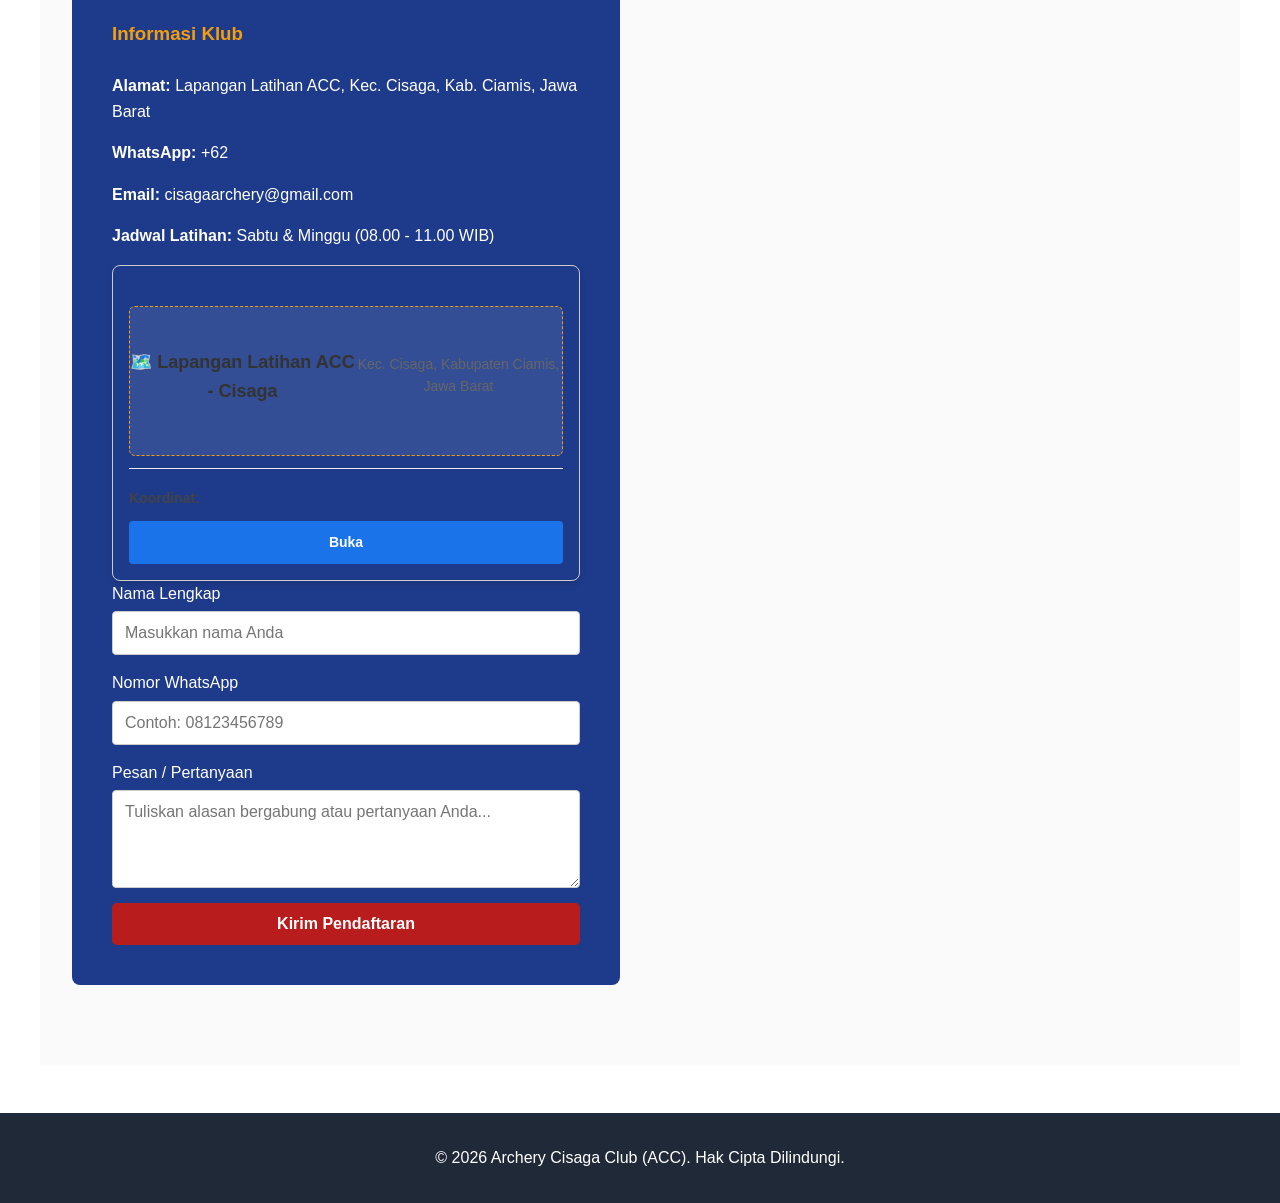
==== commit 96878ee6: "Update index.html" ====
--- a/index.html
+++ b/index.html
@@ -22,7 +22,7 @@
             <li><a href="https://www.instagram.com/archerycisaga" target="_blank" rel="noopener noreferrer">Instagram</a></li>
             <li><a href="https://t.me/archerycisaga" target="_blank" rel="noopener noreferrer">Telegram</a></li>
             <li><a href="https://x.com/ArcheryCisaga" target="_blank" rel="noopener noreferrer">X</a></li>
-            <li><a href= " target="_blank" rel="noopener noreferrer">ACC</a></li>
+            <li><a href="https://cisagaarchery.github.io/ACC/" target="_blank" rel="noopener noreferrer">skoring</a></li>
         </ul>
     </nav>
 </header>
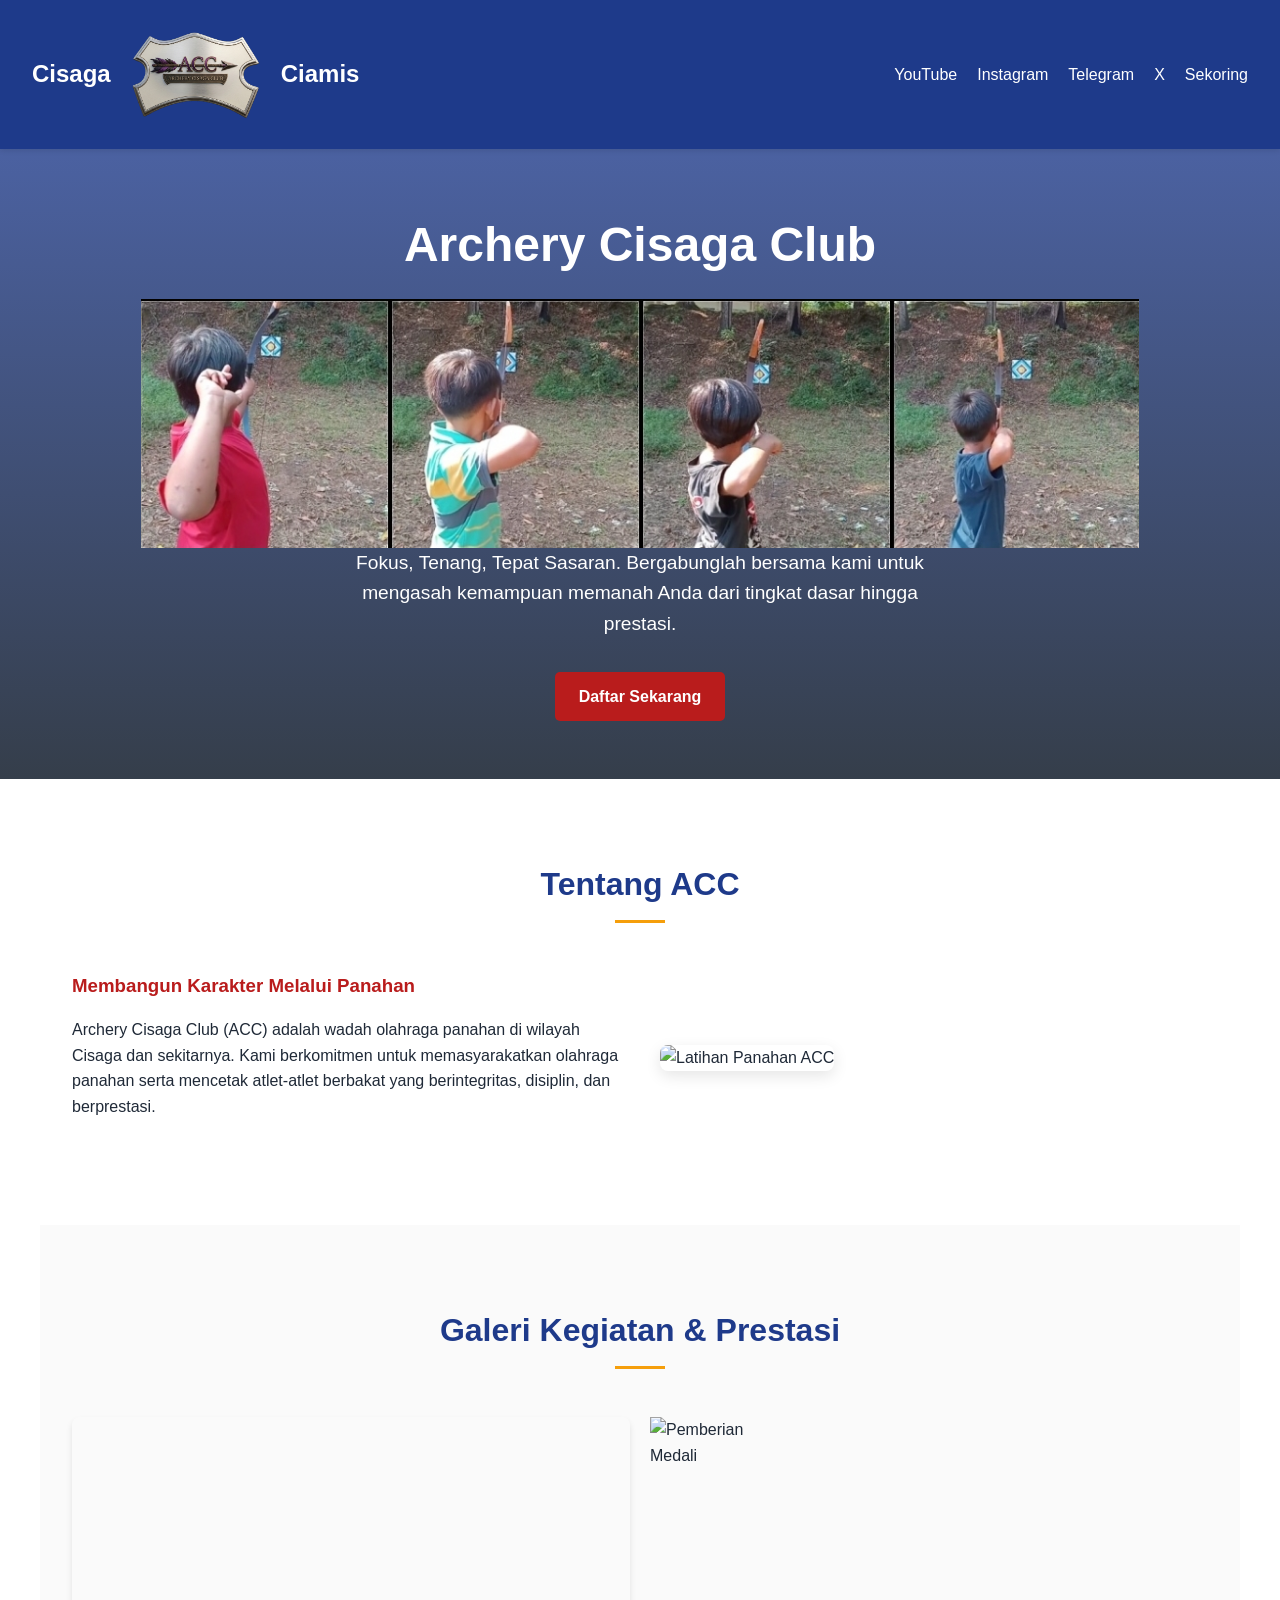
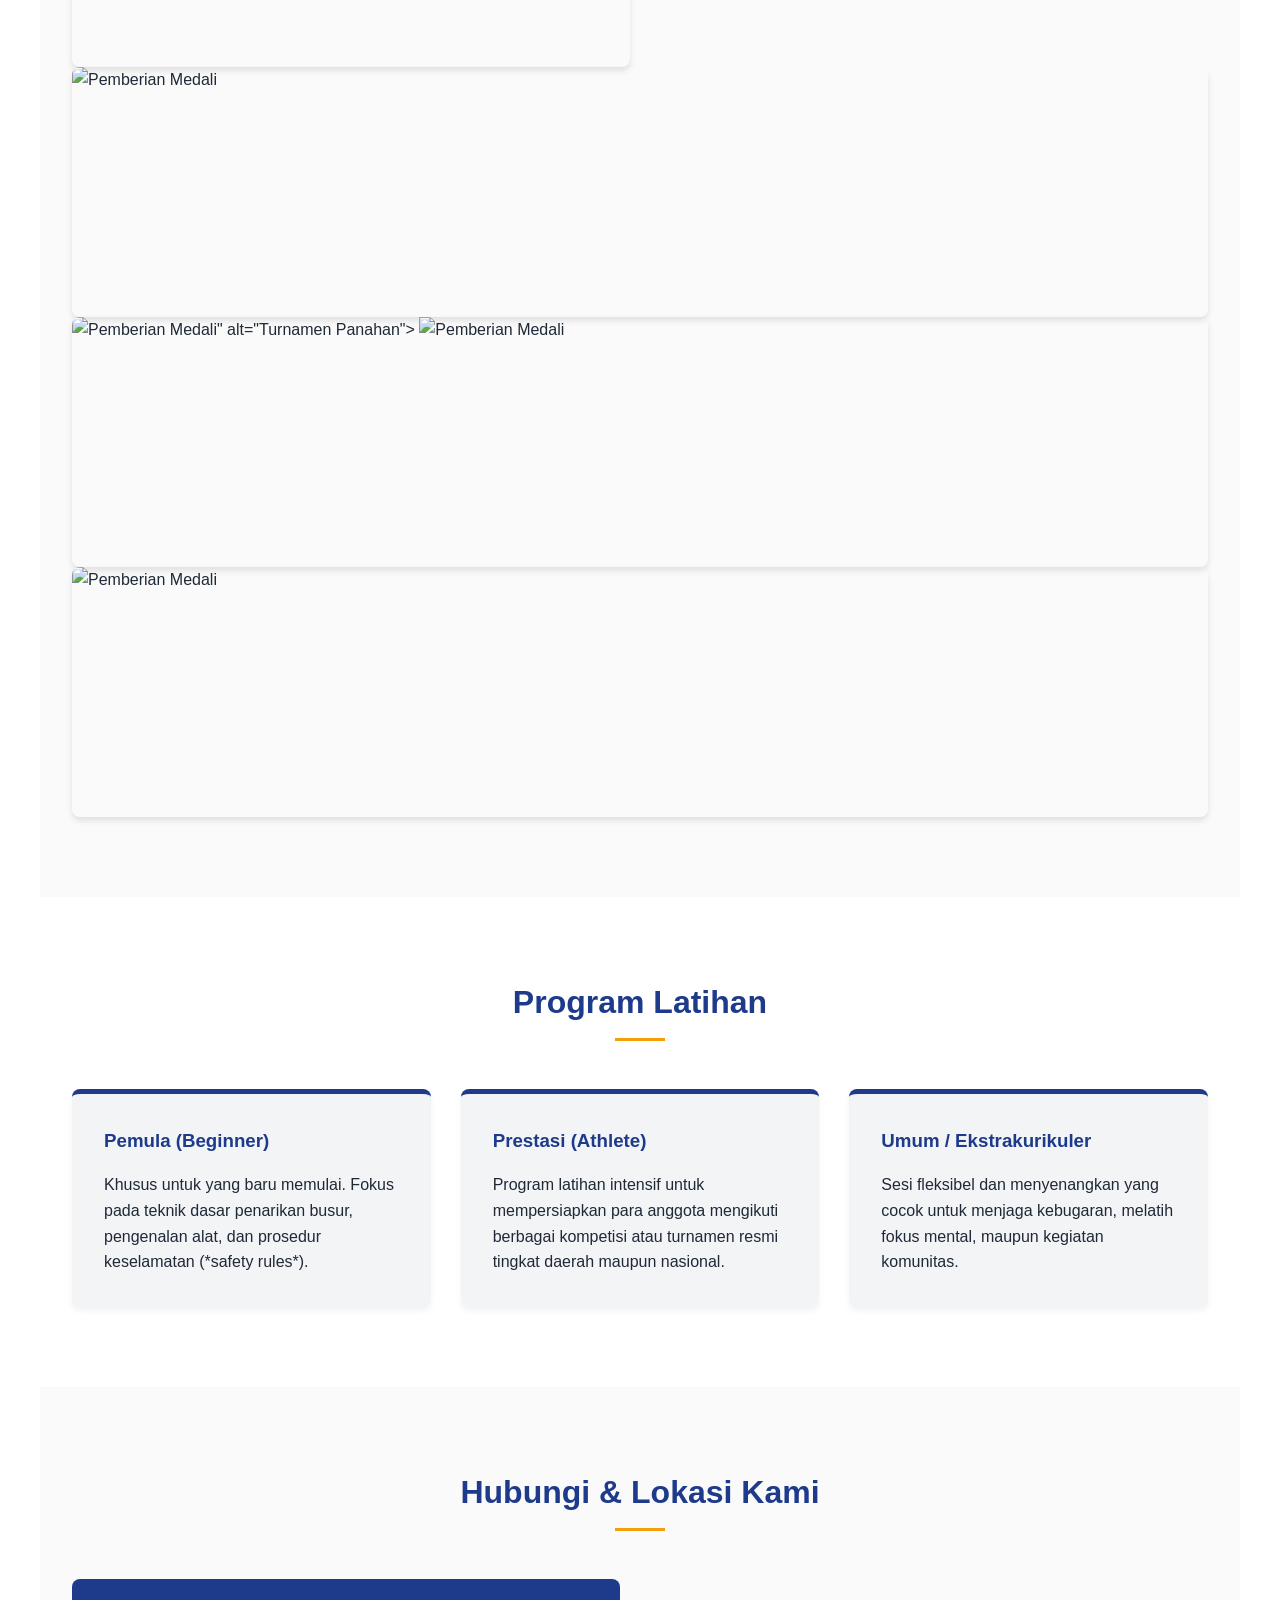
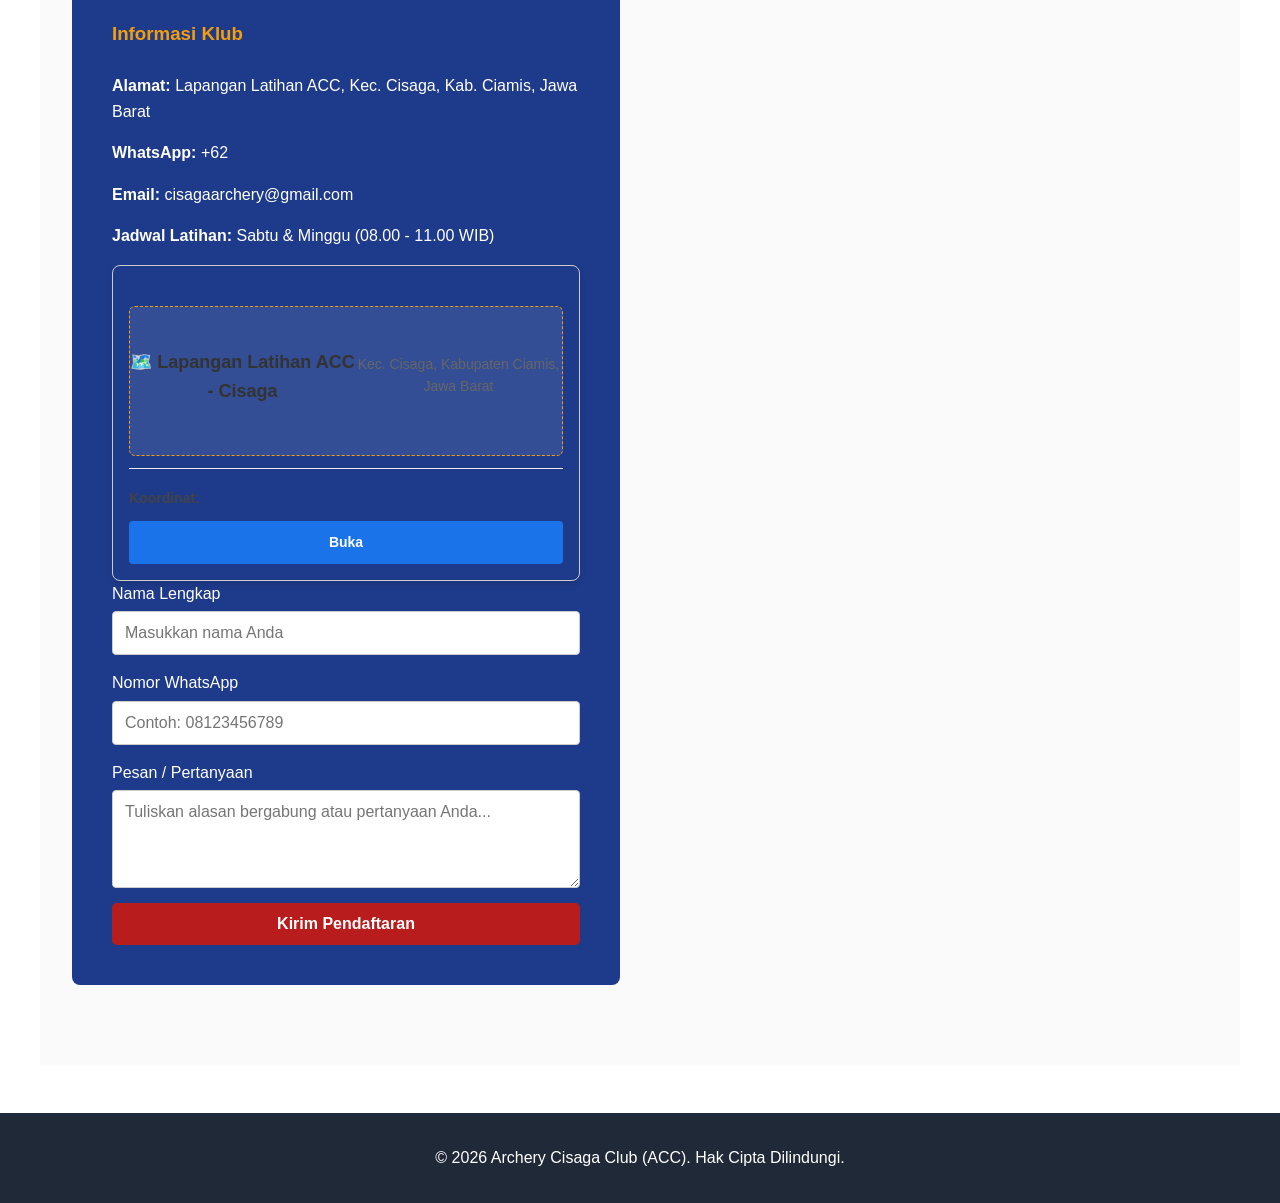
==== commit 0950de21: "Update index.html" ====
--- a/index.html
+++ b/index.html
@@ -22,7 +22,7 @@
             <li><a href="https://www.instagram.com/archerycisaga" target="_blank" rel="noopener noreferrer">Instagram</a></li>
             <li><a href="https://t.me/archerycisaga" target="_blank" rel="noopener noreferrer">Telegram</a></li>
             <li><a href="https://x.com/ArcheryCisaga" target="_blank" rel="noopener noreferrer">X</a></li>
-            <li><a href="https://cisagaarchery.github.io/ACC/" target="_blank" rel="noopener noreferrer">skoring</a></li>
+            <li><a href="https://cisagaarchery.github.io/ACC/" target="_blank" rel="noopener noreferrer">Sekoring</a></li>
         </ul>
     </nav>
 </header>
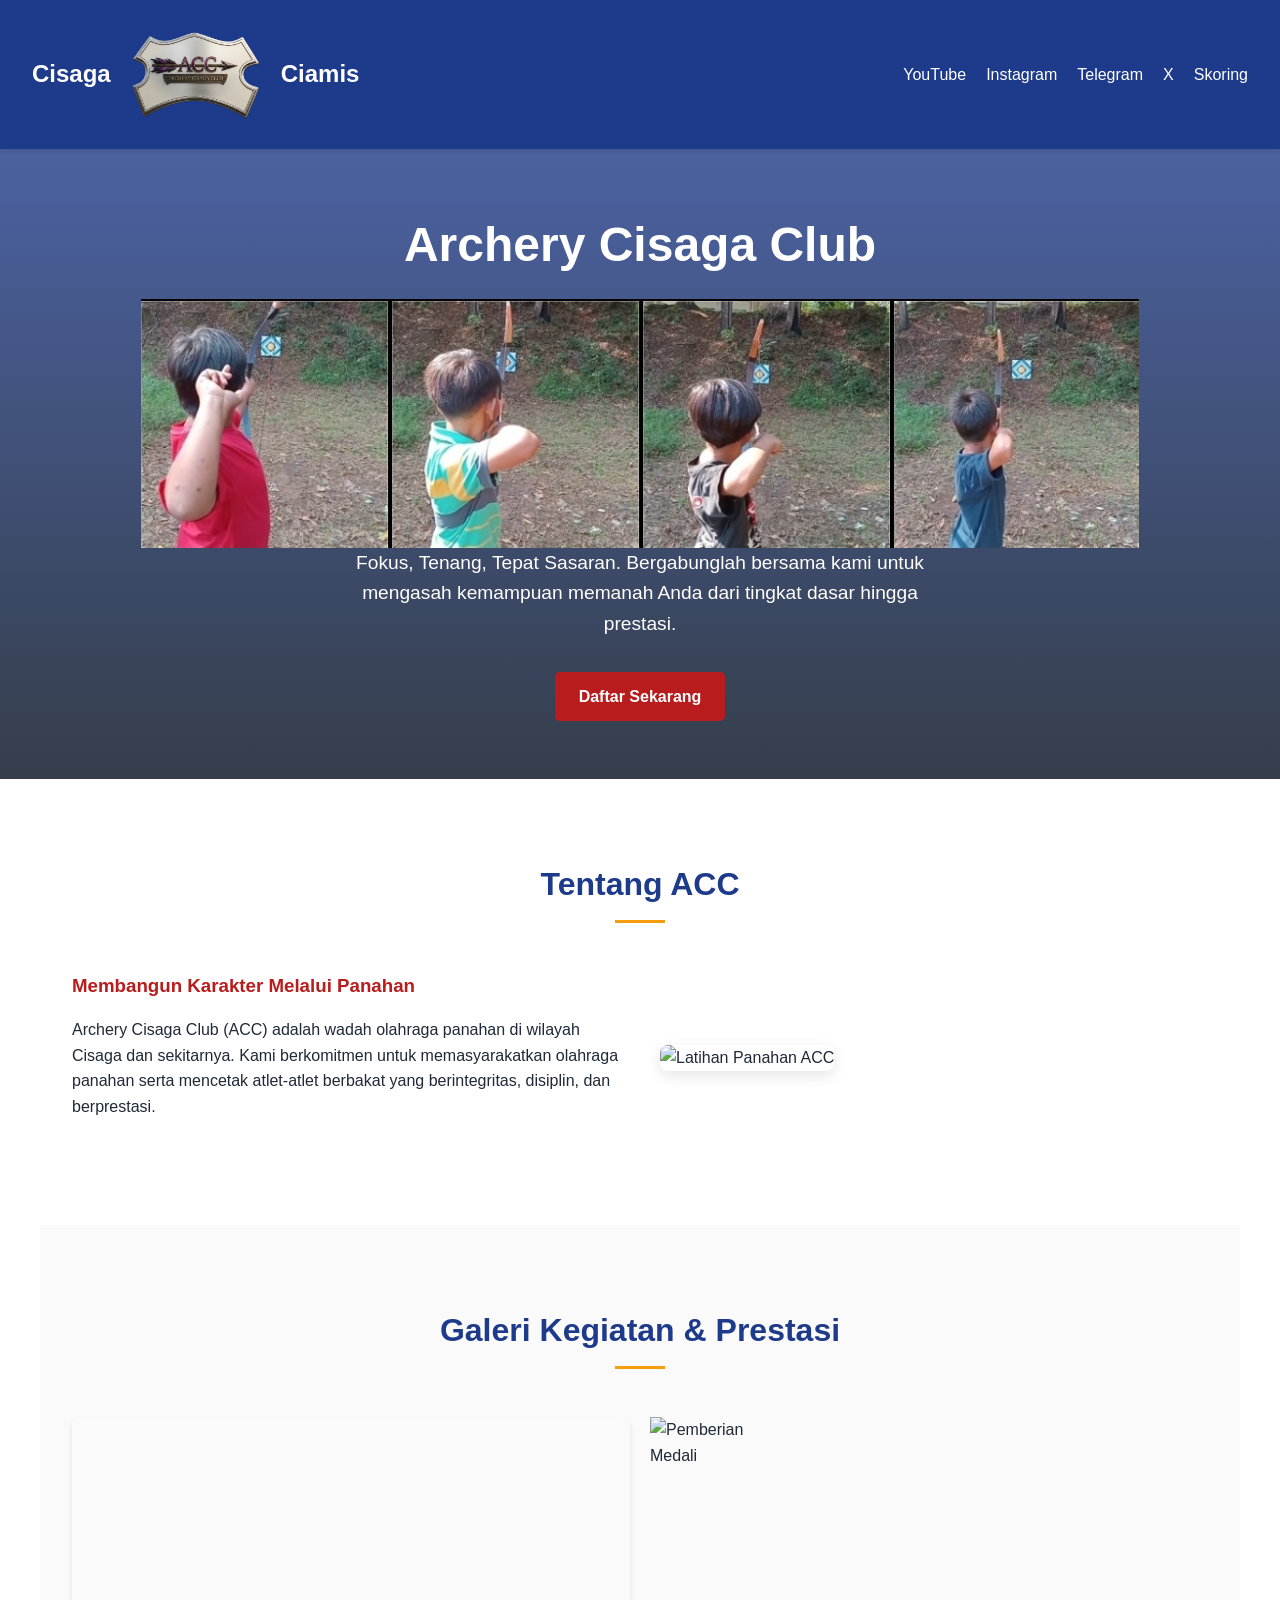
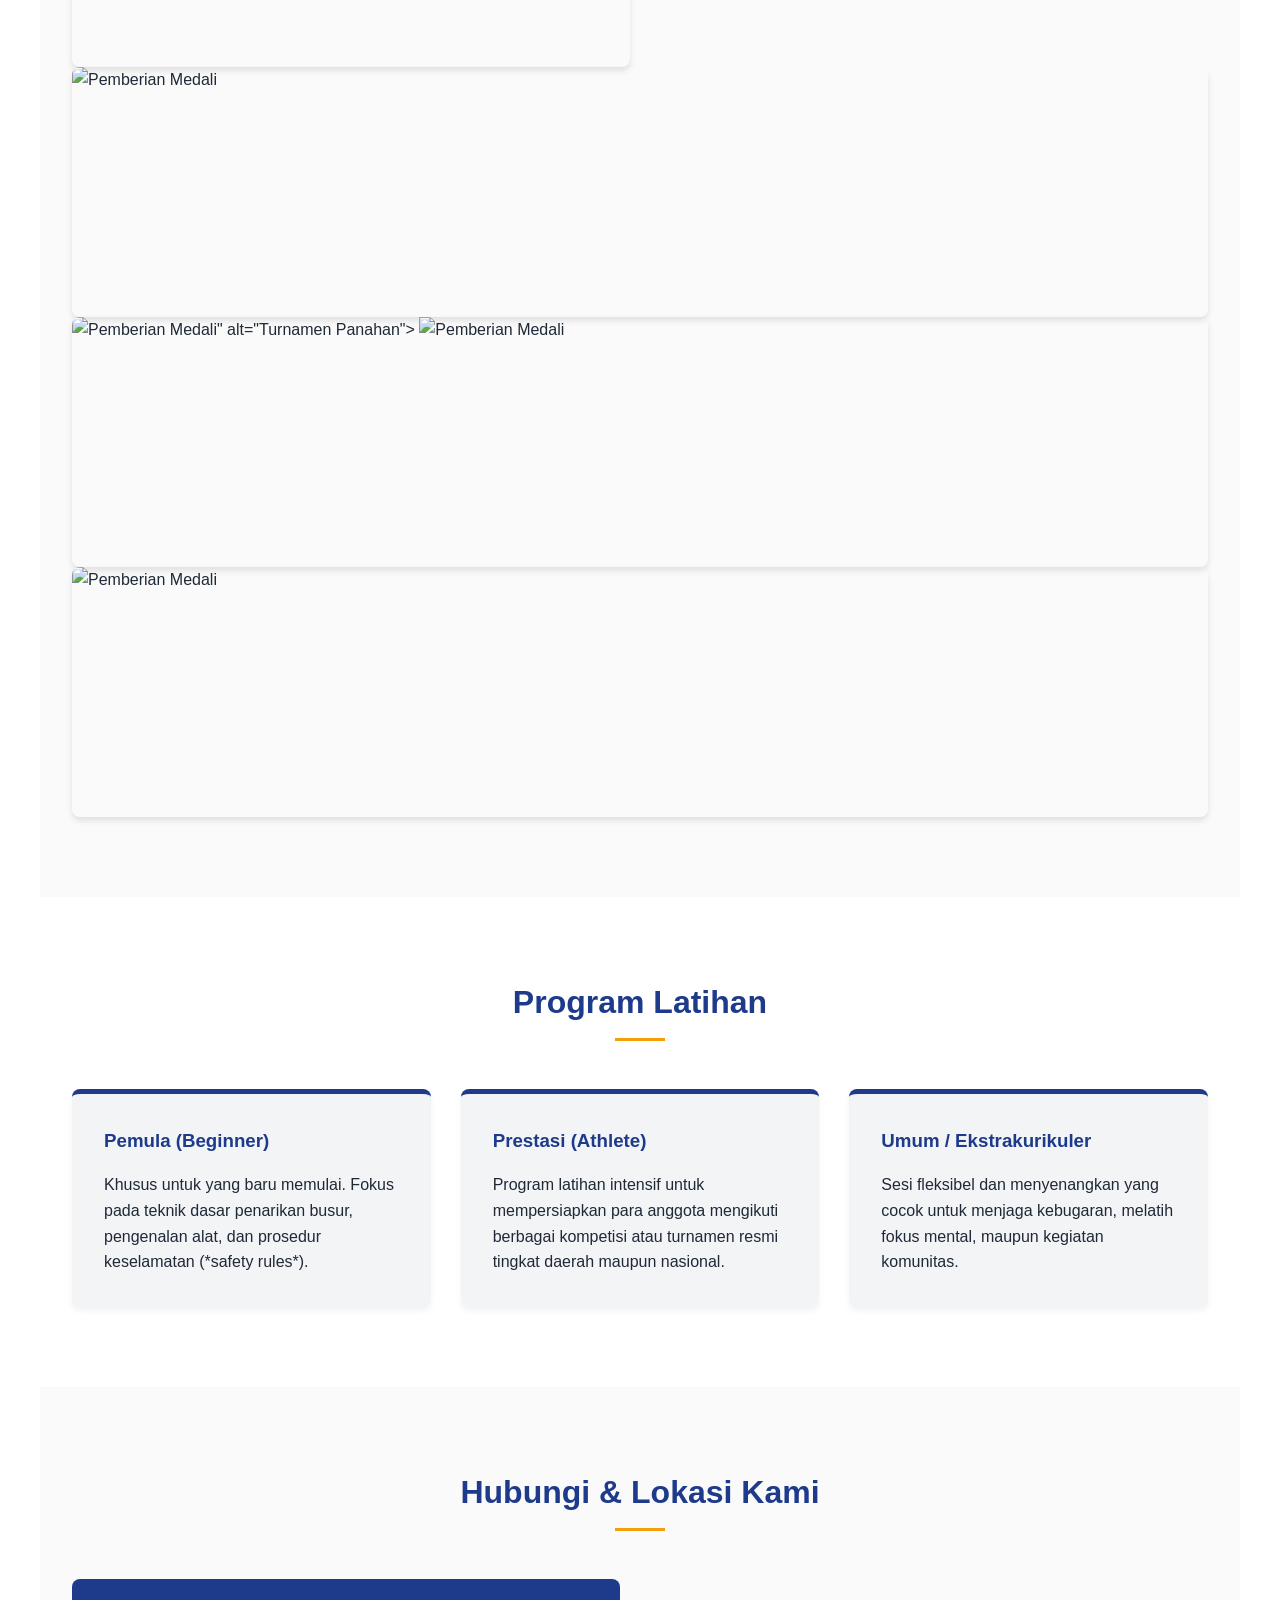
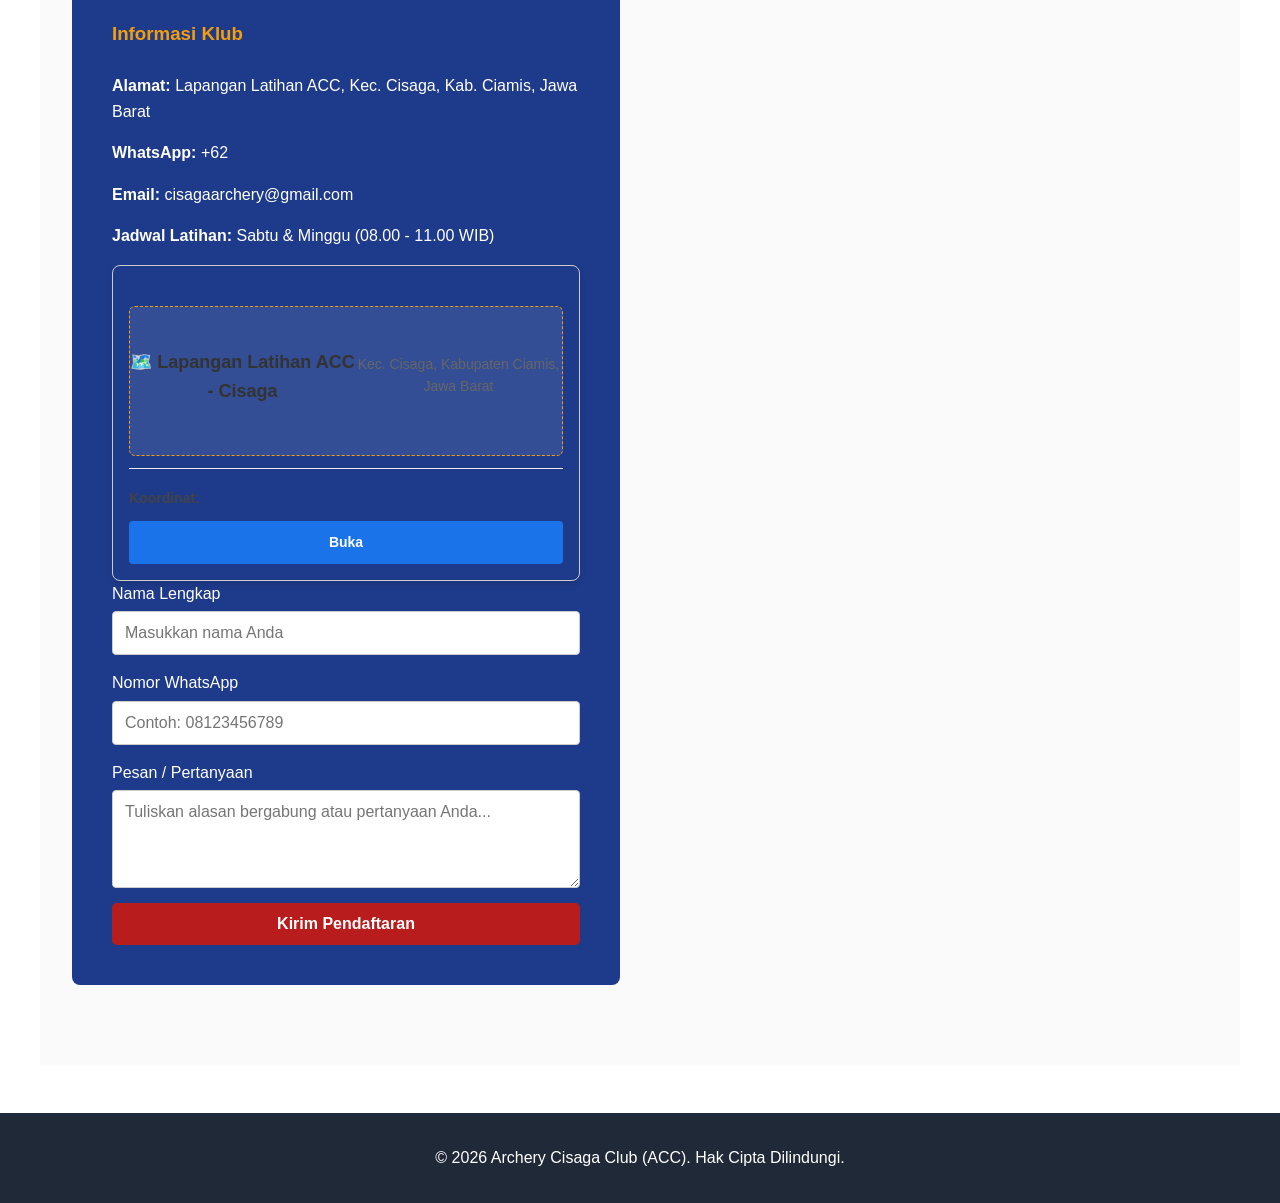
==== commit 63228158: "Update index.html" ====
--- a/index.html
+++ b/index.html
@@ -22,7 +22,7 @@
             <li><a href="https://www.instagram.com/archerycisaga" target="_blank" rel="noopener noreferrer">Instagram</a></li>
             <li><a href="https://t.me/archerycisaga" target="_blank" rel="noopener noreferrer">Telegram</a></li>
             <li><a href="https://x.com/ArcheryCisaga" target="_blank" rel="noopener noreferrer">X</a></li>
-            <li><a href="https://cisagaarchery.github.io/ACC/" target="_blank" rel="noopener noreferrer">Sekoring</a></li>
+            <li><a href="https://cisagaarchery.github.io/ACC/" target="_blank" rel="noopener noreferrer">Skoring</a></li>
         </ul>
     </nav>
 </header>
